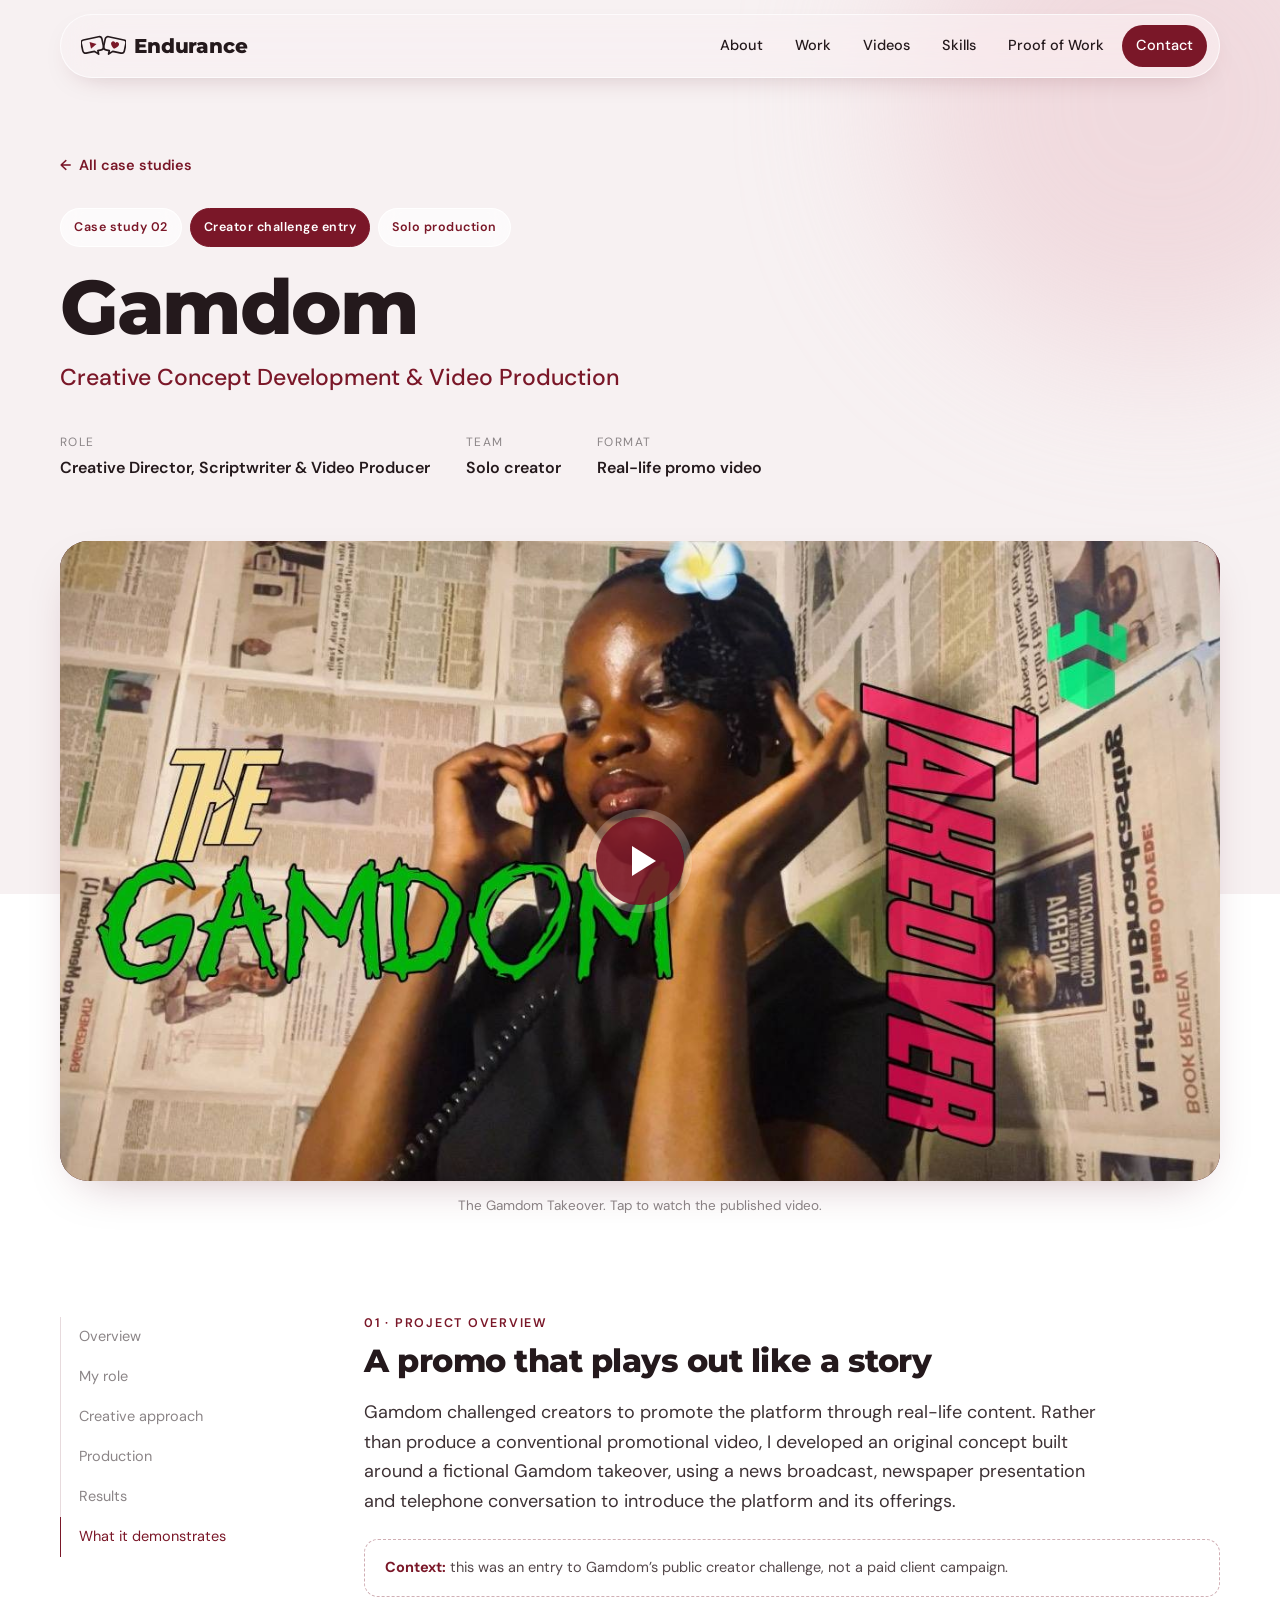
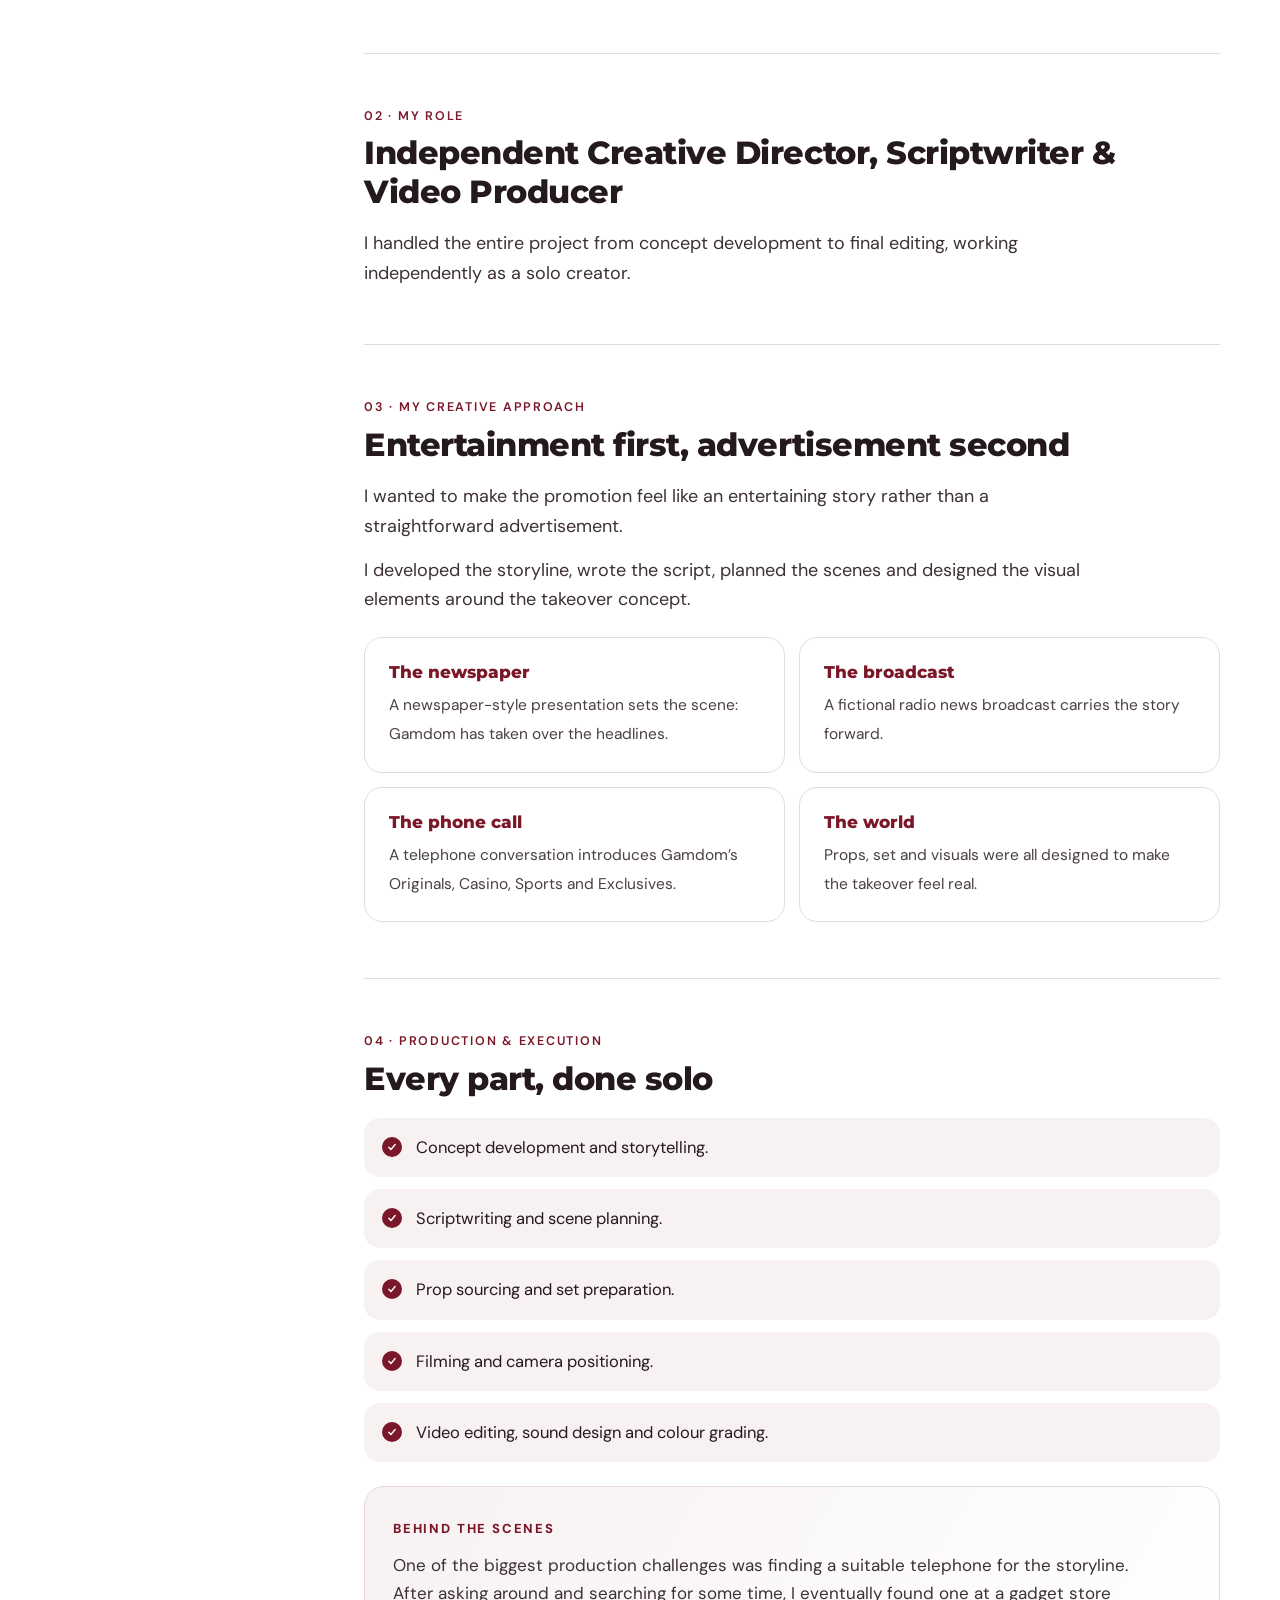
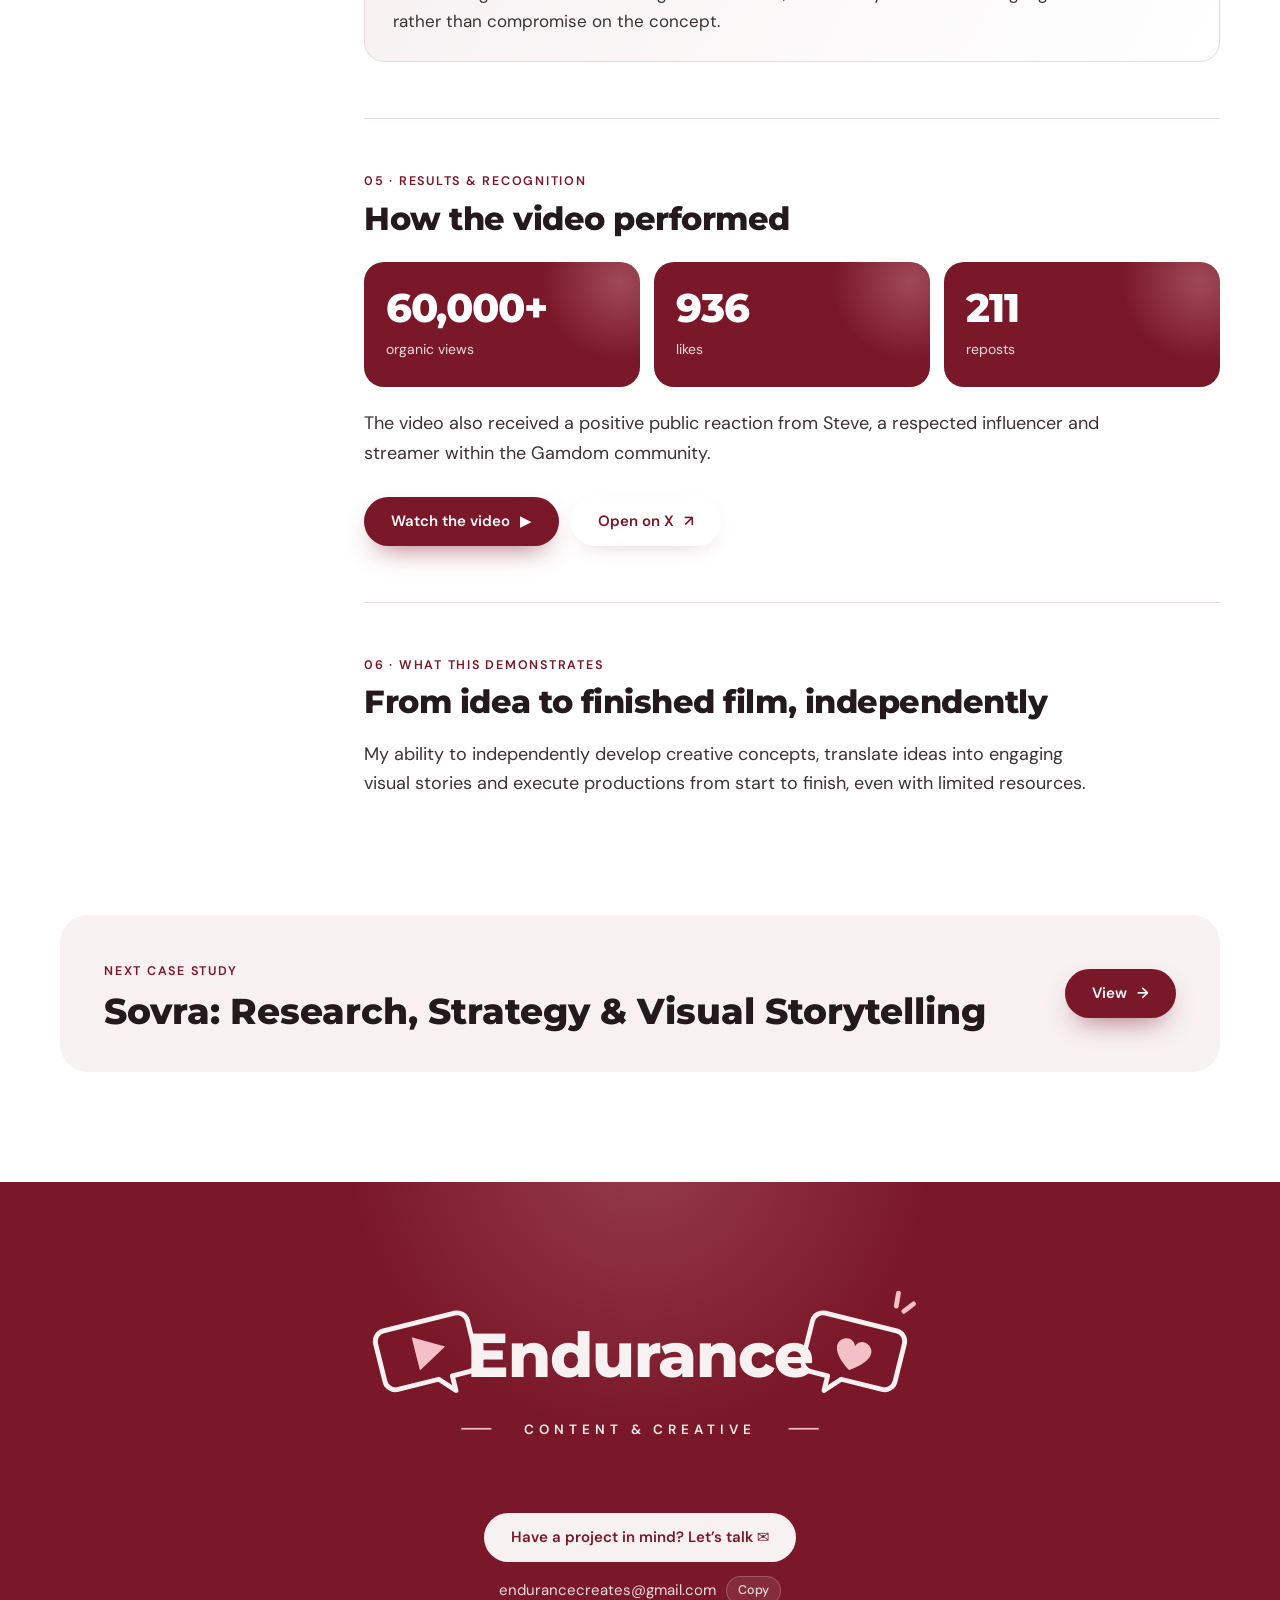
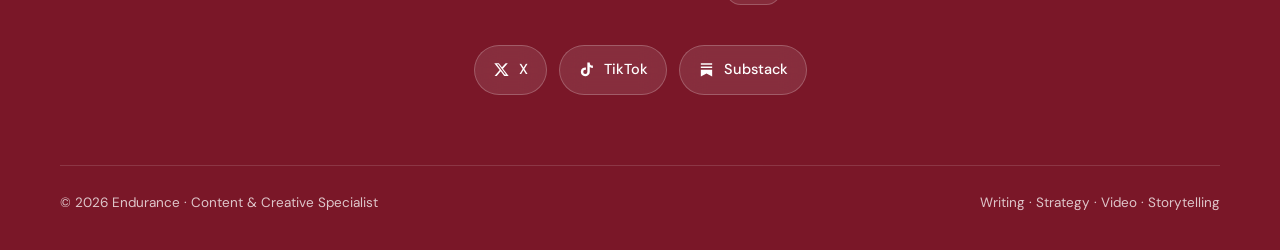
==== gamdom.html @ b000dce9 "Add files via upload" ====
<!DOCTYPE html>
<html lang="en">
<head>
<meta charset="utf-8">
<meta name="viewport" content="width=device-width, initial-scale=1">
<title>Gamdom case study — Endurance</title>
<meta name="description" content="The Gamdom Takeover: an original creator-challenge video concept written, shot and edited solo by Endurance. 60,000+ organic views.">
<meta name="theme-color" content="#7A1728">
<link rel="icon" href="assets/favicon.svg" type="image/svg+xml">
<link rel="preconnect" href="https://fonts.googleapis.com"><link rel="preconnect" href="https://fonts.gstatic.com" crossorigin>
<link href="https://fonts.googleapis.com/css2?family=DM+Sans:wght@400;500;600&family=Fraunces:ital,opsz,wght@1,9..144,400&family=Montserrat:wght@700;800&display=swap" rel="stylesheet">
<link rel="stylesheet" href="assets/css/style.css">
</head>
<body data-page="case">
<div data-nav></div>
<main>
<section class="cs-hero">
  <div class="wrap">
    <a class="back" href="index.html#work"><span class="arrow">←</span> All case studies</a>
    <div class="cs-tags reveal"><span>Case study 02</span><span class="flag">Creator challenge entry</span><span>Solo production</span></div>
    <h1 class="reveal d1">Gamdom</h1>
    <p class="sub reveal d2">Creative Concept Development &amp; Video Production</p>
    <div class="cs-meta reveal d3">
      <div><small>Role</small><b>Creative Director, Scriptwriter &amp; Video Producer</b></div>
      <div><small>Team</small><b>Solo creator</b></div>
      <div><small>Format</small><b>Real-life promo video</b></div>
    </div>
  </div>
</section>

<div class="cs-cover">
  <div class="wrap reveal">
    <figure>
      <button class="cover-play" data-media="x" data-id="2115507130358997026" data-title="The Gamdom Takeover" aria-label="Play The Gamdom Takeover">
        <img src="assets/img/gamdom-thumb.jpg" alt="Still from The Gamdom Takeover: Endurance on a landline phone in front of a wall of newspapers">
        <span class="play-dot" aria-hidden="true"></span>
      </button>
    </figure>
    <p style="font-size:13.5px;color:var(--muted);margin-top:14px;text-align:center">The Gamdom Takeover. Tap to watch the published video.</p>
  </div>
</div>

<section class="cs-body">
  <div class="wrap cs-layout">
    <ul class="cs-toc" aria-label="On this page">
      <li><a href="#overview">Overview</a></li>
      <li><a href="#role">My role</a></li>
      <li><a href="#approach">Creative approach</a></li>
      <li><a href="#production">Production</a></li>
      <li><a href="#results">Results</a></li>
      <li><a href="#takeaway">What it demonstrates</a></li>
    </ul>
    <div>
      <div class="cs-section reveal" id="overview">
        <h2><small>01 · Project overview</small>A promo that plays out like a story</h2>
        <p>Gamdom challenged creators to promote the platform through real-life content. Rather than produce a conventional promotional video, I developed an original concept built around a fictional Gamdom takeover, using a news broadcast, newspaper presentation and telephone conversation to introduce the platform and its offerings.</p>
        <div class="note"><b>Context:</b> this was an entry to Gamdom’s public creator challenge, not a paid client campaign.</div>
      </div>
      <div class="cs-section reveal" id="role">
        <h2><small>02 · My role</small>Independent Creative Director, Scriptwriter &amp; Video Producer</h2>
        <p>I handled the entire project from concept development to final editing, working independently as a solo creator.</p>
      </div>
      <div class="cs-section reveal" id="approach">
        <h2><small>03 · My creative approach</small>Entertainment first, advertisement second</h2>
        <p>I wanted to make the promotion feel like an entertaining story rather than a straightforward advertisement.</p>
        <p>I developed the storyline, wrote the script, planned the scenes and designed the visual elements around the takeover concept.</p>
        <div class="recs">
          <div class="rec"><b>The newspaper</b><span>A newspaper-style presentation sets the scene: Gamdom has taken over the headlines.</span></div>
          <div class="rec"><b>The broadcast</b><span>A fictional radio news broadcast carries the story forward.</span></div>
          <div class="rec"><b>The phone call</b><span>A telephone conversation introduces Gamdom’s Originals, Casino, Sports and Exclusives.</span></div>
          <div class="rec"><b>The world</b><span>Props, set and visuals were all designed to make the takeover feel real.</span></div>
        </div>
      </div>
      <div class="cs-section reveal" id="production">
        <h2><small>04 · Production &amp; execution</small>Every part, done solo</h2>
        <ul class="checks">
          <li>Concept development and storytelling.</li>
          <li>Scriptwriting and scene planning.</li>
          <li>Prop sourcing and set preparation.</li>
          <li>Filming and camera positioning.</li>
          <li>Video editing, sound design and colour grading.</li>
        </ul>
        <div class="story"><b>Behind the scenes</b><p>One of the biggest production challenges was finding a suitable telephone for the storyline. After asking around and searching for some time, I eventually found one at a gadget store rather than compromise on the concept.</p></div>
      </div>
      <div class="cs-section reveal" id="results">
        <h2><small>05 · Results &amp; recognition</small>How the video performed</h2>
        <div class="stats">
          <div class="stat"><b>60,000+</b><span>organic views</span></div>
          <div class="stat"><b>936</b><span>likes</span></div>
          <div class="stat"><b>211</b><span>reposts</span></div>
        </div>
        <p style="margin-top:22px">The video also received a positive public reaction from Steve, a respected influencer and streamer within the Gamdom community.</p>
        <div class="cs-cta">
          <button class="btn btn-primary" data-media="x" data-id="2115507130358997026" data-title="The Gamdom Takeover">Watch the video <span class="arrow">▶</span></button>
          <a class="btn btn-glass" href="https://x.com/i_am_endurance/status/2115507130358997026" target="_blank" rel="noopener">Open on X <span class="arrow">↗</span></a>
        </div>
      </div>
      <div class="cs-section reveal" id="takeaway">
        <h2><small>06 · What this demonstrates</small>From idea to finished film, independently</h2>
        <p>My ability to independently develop creative concepts, translate ideas into engaging visual stories and execute productions from start to finish, even with limited resources.</p>
      </div>
    </div>
  </div>
</section>

<section class="next-case">
  <div class="wrap"><a class="next-card reveal" href="sovra.html"><div><small>Next case study</small><h3>Sovra: Research, Strategy &amp; Visual Storytelling</h3></div><span class="btn btn-primary">View <span class="arrow">→</span></span></a></div>
</section>
</main>
<div data-footer></div>
<script src="assets/js/site.js"></script>
</body>
</html>
---- assets/css/style.css ----
:root{
  --burgundy:#7A1728;
  --burgundy-deep:#5A0F1D;
  --burgundy-ink:#3E0A14;
  --rose:#F4C0C8;
  --blush:#F7F1F2;
  --line:#E7DADD;
  --ink:#24191C;
  --muted:#8B8587;
  --white:#fff;
  --glass:rgba(255,255,255,.55);
  --glass-border:rgba(255,255,255,.7);
  --radius:22px;
  --shadow:0 18px 50px -24px rgba(90,15,29,.35);
  --display:"Montserrat",system-ui,sans-serif;
  --body:"DM Sans",system-ui,sans-serif;
  --voice:"Fraunces",Georgia,serif;
  --wrap:1160px;
}
*{box-sizing:border-box;margin:0;padding:0}
html{scroll-behavior:smooth;scroll-padding-top:88px}
body{font-family:var(--body);color:var(--ink);background:var(--white);line-height:1.65;font-size:17px;-webkit-font-smoothing:antialiased;overflow-x:hidden}
img{max-width:100%;display:block}
a{color:inherit}
.wrap{width:min(var(--wrap),100% - 48px);margin-inline:auto}
.sr-only{position:absolute;width:1px;height:1px;overflow:hidden;clip:rect(0 0 0 0);white-space:nowrap}

/* ---------- buttons ---------- */
.btn{display:inline-flex;align-items:center;gap:10px;font:600 15px/1 var(--body);text-decoration:none;padding:16px 26px;border-radius:999px;border:1px solid transparent;cursor:pointer;transition:transform .25s ease,box-shadow .25s ease,background .25s ease;white-space:nowrap}
.btn:hover{transform:translateY(-2px)}
.btn-primary{background:var(--burgundy);color:#fff;box-shadow:0 12px 28px -12px rgba(122,23,40,.7)}
.btn-primary:hover{background:var(--burgundy-deep)}
.btn-glass{background:var(--glass);border-color:var(--glass-border);color:var(--burgundy);backdrop-filter:blur(14px) saturate(140%);-webkit-backdrop-filter:blur(14px) saturate(140%);box-shadow:0 8px 24px -14px rgba(122,23,40,.35)}
.btn-glass:hover{background:rgba(255,255,255,.8)}
.btn-light{background:var(--blush);color:var(--burgundy)}
.btn-ghost-light{background:rgba(255,255,255,.1);border-color:rgba(255,255,255,.28);color:#fff;backdrop-filter:blur(12px);-webkit-backdrop-filter:blur(12px)}
.btn-ghost-light:hover{background:rgba(255,255,255,.18)}
.arrow{transition:transform .25s ease}
a:hover .arrow,button:hover .arrow{transform:translateX(4px)}

/* ---------- nav ---------- */
.nav{position:fixed;top:14px;left:0;right:0;z-index:50;pointer-events:none}
.nav-inner{pointer-events:auto;display:flex;align-items:center;justify-content:space-between;gap:20px;padding:10px 12px 10px 20px;border-radius:999px;background:rgba(247,241,242,.62);border:1px solid rgba(255,255,255,.75);backdrop-filter:blur(18px) saturate(150%);-webkit-backdrop-filter:blur(18px) saturate(150%);box-shadow:0 10px 30px -18px rgba(90,15,29,.35);transition:background .3s}
.nav.scrolled .nav-inner{background:rgba(255,255,255,.78)}
.brand{display:flex;align-items:center;gap:8px;text-decoration:none;color:var(--ink);font:800 20px/1 var(--display);letter-spacing:-.01em}
.brand svg{height:24px;width:auto}
.nav-links{display:flex;gap:4px;list-style:none}
.nav-links a{display:block;text-decoration:none;font-size:14.5px;font-weight:500;padding:9px 14px;border-radius:999px;color:var(--ink);transition:background .2s,color .2s}
.nav-links a:hover{background:rgba(122,23,40,.08);color:var(--burgundy)}
.nav-links .nav-cta{background:var(--burgundy);color:#fff}
.nav-links .nav-cta:hover{background:var(--burgundy-deep);color:#fff}
.nav-toggle{display:none;background:none;border:0;width:42px;height:42px;border-radius:50%;cursor:pointer;color:var(--burgundy)}
.nav-toggle span{display:block;width:20px;height:2px;background:currentColor;margin:5px auto;border-radius:2px;transition:transform .3s,opacity .3s}
.nav.open .nav-toggle span:nth-child(1){transform:translateY(7px) rotate(45deg)}
.nav.open .nav-toggle span:nth-child(2){opacity:0}
.nav.open .nav-toggle span:nth-child(3){transform:translateY(-7px) rotate(-45deg)}

/* ---------- hero ---------- */
.hero{position:relative;background:var(--blush);padding:150px 0 110px;overflow:hidden}
.hero::before,.hero::after{content:"";position:absolute;border-radius:50%;filter:blur(70px);opacity:.55;pointer-events:none}
.hero::before{width:520px;height:520px;background:#E9C6CD;right:-120px;top:-140px}
.hero::after{width:380px;height:380px;background:#F1DADF;left:-140px;bottom:-160px}
.hero-grid{position:relative;z-index:1;display:grid;grid-template-columns:1.08fr .92fr;gap:64px;align-items:center}
.hero-mark{width:min(470px,100%);height:auto;color:var(--burgundy);margin-bottom:34px;margin-left:-6px}
.hero h1{font:700 clamp(30px,3.6vw,46px)/1.12 var(--display);letter-spacing:-.02em;color:var(--ink);max-width:16ch}
.hero h1 em{font-style:normal;color:var(--burgundy)}
.hero-lede{margin-top:20px;font-size:18.5px;color:#4b3f42;max-width:46ch}
.hero-actions{display:flex;flex-wrap:wrap;gap:12px;margin-top:34px}
.hero-photo{position:relative;justify-self:center;width:min(440px,100%);aspect-ratio:1}
.hero-photo .ring{position:absolute;inset:0;border:2px solid var(--burgundy);border-radius:50%;transform:translate(18px,-16px)}
.hero-photo img{position:relative;width:100%;height:100%;object-fit:cover;border-radius:50%;box-shadow:var(--shadow)}
.hero-chip{position:absolute;left:-30px;bottom:34px;display:flex;align-items:center;gap:10px;padding:12px 18px;border-radius:16px;background:rgba(255,255,255,.62);border:1px solid rgba(255,255,255,.85);backdrop-filter:blur(16px) saturate(150%);-webkit-backdrop-filter:blur(16px) saturate(150%);box-shadow:0 14px 34px -18px rgba(90,15,29,.45);font-size:14px;font-weight:500;color:var(--ink)}
.hero-chip i{width:9px;height:9px;border-radius:50%;background:var(--burgundy);box-shadow:0 0 0 4px rgba(122,23,40,.15)}
.hero-chip.top{left:auto;right:-14px;bottom:auto;top:40px}

/* ---------- sections ---------- */
section{padding:110px 0}
.eyebrow{display:inline-flex;align-items:center;gap:10px;font:600 13px/1 var(--body);letter-spacing:.14em;text-transform:uppercase;color:var(--burgundy)}
.eyebrow::before{content:"";width:28px;height:1.5px;background:currentColor}
.section-title{font:700 clamp(30px,3.4vw,42px)/1.15 var(--display);letter-spacing:-.02em;margin-top:14px}
.section-sub{color:var(--muted);margin-top:12px;max-width:56ch}
.section-head{display:flex;justify-content:space-between;align-items:flex-end;gap:24px;flex-wrap:wrap;margin-bottom:48px}

/* about */
.about-grid{display:grid;grid-template-columns:1.1fr .9fr;gap:56px;align-items:stretch}
.about-text p{font-size:19px;color:#3d3134;margin-top:20px;max-width:52ch}
.about-text p:first-of-type{margin-top:26px}
.about-actions{display:flex;flex-wrap:wrap;gap:12px;margin-top:34px}
.about-panel{position:relative;border-radius:28px;background:var(--burgundy);color:#fff;padding:52px 44px;display:flex;flex-direction:column;justify-content:space-between;overflow:hidden;min-height:360px}
.about-panel::after{content:"";position:absolute;width:300px;height:300px;border-radius:50%;background:radial-gradient(circle,rgba(244,192,200,.35),transparent 70%);right:-90px;top:-90px}
.about-panel blockquote{position:relative;z-index:1;font:400 italic clamp(24px,2.4vw,31px)/1.3 var(--voice);letter-spacing:-.01em}
.about-panel blockquote::before{content:"\201C";display:block;font:700 72px/0.6 var(--voice);color:var(--rose);margin-bottom:18px}
.about-panel .roles{position:relative;z-index:1;display:flex;flex-wrap:wrap;gap:8px;margin-top:36px}
.about-panel .roles span{font-size:13.5px;padding:8px 14px;border-radius:999px;background:rgba(255,255,255,.12);border:1px solid rgba(255,255,255,.24);backdrop-filter:blur(10px);-webkit-backdrop-filter:blur(10px)}

/* results */
.results{display:grid;grid-template-columns:repeat(4,1fr);gap:14px;margin-bottom:56px}
.result{padding:24px 22px;border-radius:20px;background:linear-gradient(160deg,rgba(255,255,255,.85),rgba(247,241,242,.6));border:1px solid var(--line);box-shadow:0 10px 30px -22px rgba(90,15,29,.4)}
.result b{display:block;font:800 34px/1 var(--display);color:var(--burgundy);letter-spacing:-.02em}
.result span{display:block;margin-top:10px;font-size:14.5px;color:#4b3f42;line-height:1.45}
.result small{display:block;margin-top:8px;font-size:12.5px;color:var(--muted);text-transform:uppercase;letter-spacing:.08em}

/* case cards */
.work{background:linear-gradient(180deg,#fff 0,var(--blush) 100%)}
.cases{display:grid;grid-template-columns:repeat(3,1fr);gap:24px}
.case{position:relative;display:flex;flex-direction:column;background:#fff;border-radius:var(--radius);overflow:hidden;text-decoration:none;color:inherit;border:1px solid var(--line);transition:transform .35s ease,box-shadow .35s ease}
.case:hover{transform:translateY(-6px);box-shadow:0 30px 60px -30px rgba(90,15,29,.45)}
.case-media{position:relative;aspect-ratio:4/3;overflow:hidden;background:var(--burgundy-ink)}
.case-media img{width:100%;height:100%;object-fit:cover;object-position:var(--pos,50% 50%);transition:transform .6s ease}
.case:hover .case-media img{transform:scale(1.05)}
.case-tag{position:absolute;left:14px;top:14px;font-size:12px;font-weight:600;letter-spacing:.04em;padding:7px 12px;border-radius:999px;background:rgba(255,255,255,.7);border:1px solid rgba(255,255,255,.85);backdrop-filter:blur(12px);-webkit-backdrop-filter:blur(12px);color:var(--burgundy)}
.case-num{position:absolute;right:16px;top:12px;font:800 15px/1 var(--display);color:#fff;mix-blend-mode:difference;opacity:.9}
.play-dot{position:absolute;left:50%;top:50%;width:62px;height:62px;margin:-31px 0 0 -31px;border-radius:50%;background:rgba(122,23,40,.88);display:grid;place-items:center;box-shadow:0 0 0 8px rgba(255,255,255,.22);transition:transform .3s}
.play-dot::after{content:"";border-left:17px solid #fff;border-top:11px solid transparent;border-bottom:11px solid transparent;margin-left:5px}
.case:hover .play-dot{transform:scale(1.08)}
.case-body{padding:26px 26px 28px;display:flex;flex-direction:column;flex:1}
.case-body h3{font:800 22px/1.2 var(--display);letter-spacing:-.01em}
.case-body .kicker{font-size:13.5px;color:var(--burgundy);font-weight:600;margin-top:6px}
.case-body p{font-size:15.5px;color:#55494c;margin-top:14px;flex:1}
.case-result{display:flex;gap:18px;margin-top:20px;padding-top:18px;border-top:1px solid var(--line)}
.case-result div b{display:block;font:800 20px/1 var(--display);color:var(--burgundy)}
.case-result div span{font-size:12.5px;color:var(--muted)}
.case-link{margin-top:20px;font-weight:600;font-size:15px;color:var(--burgundy);display:inline-flex;gap:8px;align-items:center}

/* videos */
.videos{background:var(--white)}
.video-grid{display:grid;grid-template-columns:repeat(6,1fr);gap:16px}
.vcard{position:relative;aspect-ratio:9/16;border-radius:20px;overflow:hidden;border:0;padding:0;cursor:pointer;background:linear-gradient(160deg,var(--burgundy),var(--burgundy-ink));color:#fff;text-align:left;font:inherit;transition:transform .35s ease,box-shadow .35s ease}
.vcard:hover{transform:translateY(-6px);box-shadow:0 26px 50px -26px rgba(90,15,29,.6)}
.vcard img{position:absolute;inset:0;width:100%;height:100%;object-fit:cover;transition:transform .6s ease}
.vcard:hover img{transform:scale(1.06)}
.vcard::after{content:"";position:absolute;inset:0;background:linear-gradient(180deg,transparent 45%,rgba(30,6,12,.85))}
.vcard .play-dot{width:52px;height:52px;margin:-26px 0 0 -26px;z-index:2}
.vcard .play-dot::after{border-left-width:14px;border-top-width:9px;border-bottom-width:9px}
.vcard .vmeta{position:absolute;left:14px;right:14px;bottom:14px;z-index:2}
.vcard .vmeta b{display:block;font:700 15px/1.25 var(--display)}
.vcard .vmeta span{font-size:12px;opacity:.8}
.vcard.no-thumb img{display:none}
.vcard.no-thumb::before{content:"";position:absolute;inset:0;background:radial-gradient(circle at 30% 20%,rgba(244,192,200,.35),transparent 60%)}
.video-actions{display:flex;flex-wrap:wrap;gap:12px;justify-content:center;margin-top:44px}

/* skills */
.skills{background:var(--blush)}
.skills-grid{display:grid;grid-template-columns:1.25fr .75fr;gap:28px}
.panel{background:rgba(255,255,255,.7);border:1px solid rgba(255,255,255,.9);border-radius:var(--radius);padding:36px;box-shadow:0 18px 40px -30px rgba(90,15,29,.45);backdrop-filter:blur(12px);-webkit-backdrop-filter:blur(12px)}
.panel h3{font:800 20px/1.2 var(--display);margin-bottom:22px;color:var(--burgundy)}
.skill-list{display:grid;grid-template-columns:1fr 1fr;gap:10px 26px;list-style:none}
.skill-list li{position:relative;padding-left:20px;font-size:16px}
.skill-list li::before{content:"";position:absolute;left:0;top:.62em;width:8px;height:8px;border-radius:2px;background:var(--burgundy);transform:rotate(45deg)}
.tools{display:flex;flex-wrap:wrap;gap:10px}
.tools span{padding:10px 18px;border-radius:999px;background:#fff;border:1px solid var(--line);font-weight:500;font-size:15px}
.experience{margin-top:28px}
.exp-list{list-style:none;display:grid;grid-template-columns:1fr 1fr;gap:0 40px}
.exp-list li{padding:16px 0;border-bottom:1px solid var(--line);font-size:15.5px;color:#4b3f42}
.exp-list li b{display:block;color:var(--ink);font-weight:600;font-size:16px}

/* proof of work */
.pow{padding:90px 0}
.pow-card{position:relative;display:flex;align-items:center;justify-content:space-between;gap:30px;padding:54px 56px;border-radius:32px;text-decoration:none;color:var(--ink);background:linear-gradient(120deg,#fff 0,var(--blush) 100%);border:1px solid var(--line);overflow:hidden;transition:transform .35s ease,box-shadow .35s ease}
.pow-card:hover{transform:translateY(-4px);box-shadow:0 30px 70px -40px rgba(90,15,29,.6)}
.pow-card::before{content:"";position:absolute;width:420px;height:420px;border-radius:50%;right:-120px;top:-180px;background:radial-gradient(circle,rgba(122,23,40,.16),transparent 70%)}
.pow-card h2{font:800 clamp(28px,3.6vw,46px)/1.1 var(--display);letter-spacing:-.02em;max-width:18ch}
.pow-card p{color:#55494c;margin-top:12px;max-width:48ch}
.pow-arrow{position:relative;flex:none;width:110px;height:110px;border-radius:50%;background:var(--burgundy);display:grid;place-items:center;color:#fff;transition:transform .35s ease}
.pow-card:hover .pow-arrow{transform:rotate(-45deg) scale(1.05)}
.pow-arrow svg{width:42px;height:42px}

/* footer */
.footer{background:var(--burgundy);color:#fff;padding:96px 0 36px;position:relative;overflow:hidden}
.footer::before{content:"";position:absolute;width:640px;height:640px;border-radius:50%;left:50%;top:-360px;transform:translateX(-50%);background:radial-gradient(circle,rgba(244,192,200,.22),transparent 65%)}
.footer-top{position:relative;text-align:center}
.footer-mark{width:min(560px,100%);margin:0 auto;color:#F7F1F2}
.footer-cta{margin-top:44px;display:flex;flex-direction:column;align-items:center;gap:14px}
.footer-cta .mail{font-size:15px;opacity:.85;display:flex;align-items:center;gap:10px}
.copy-btn{background:rgba(255,255,255,.1);border:1px solid rgba(255,255,255,.25);color:#fff;font:500 12.5px/1 var(--body);padding:7px 11px;border-radius:999px;cursor:pointer}
.socials{display:flex;justify-content:center;gap:12px;margin-top:40px;flex-wrap:wrap}
.socials a{display:inline-flex;align-items:center;gap:9px;text-decoration:none;padding:12px 18px;border-radius:999px;background:rgba(255,255,255,.1);border:1px solid rgba(255,255,255,.22);backdrop-filter:blur(12px);-webkit-backdrop-filter:blur(12px);font-size:14.5px;font-weight:500;transition:background .25s,transform .25s}
.socials a:hover{background:rgba(255,255,255,.2);transform:translateY(-2px)}
.socials svg{width:17px;height:17px}
.footer-bottom{position:relative;display:flex;justify-content:space-between;gap:16px;flex-wrap:wrap;margin-top:70px;padding-top:26px;border-top:1px solid rgba(255,255,255,.18);font-size:13.5px;opacity:.75}

/* lightbox */
.lightbox{position:fixed;inset:0;z-index:100;display:grid;place-items:center;padding:24px;background:rgba(36,25,28,.55);backdrop-filter:blur(14px);-webkit-backdrop-filter:blur(14px);opacity:0;visibility:hidden;transition:opacity .3s,visibility .3s}
.lightbox.open{opacity:1;visibility:visible}
.lb-stage{position:relative;width:min(420px,100%);aspect-ratio:9/16;max-height:84vh;border-radius:22px;overflow:hidden;background:#120408;box-shadow:0 40px 90px -30px rgba(0,0,0,.7);transform:scale(.96);transition:transform .3s}
.lightbox.open .lb-stage{transform:scale(1)}
.lb-stage.x{width:min(560px,100%);aspect-ratio:auto;height:min(760px,84vh);background:#fff}
.lb-stage.wide{width:min(960px,100%);aspect-ratio:auto;height:auto}
.lb-stage.wide img{width:100%;height:auto;max-height:84vh;object-fit:contain;background:#120408}
.lb-stage iframe{width:100%;height:100%;border:0;display:block}
.lb-btn{position:absolute;width:48px;height:48px;border-radius:50%;border:1px solid rgba(255,255,255,.4);background:rgba(255,255,255,.16);color:#fff;cursor:pointer;display:grid;place-items:center;backdrop-filter:blur(10px);-webkit-backdrop-filter:blur(10px);font-size:22px;line-height:1;transition:background .2s}
.lb-btn:hover{background:rgba(255,255,255,.3)}
.lb-close{top:20px;right:20px}
.lb-prev{left:20px;top:50%;margin-top:-24px}
.lb-next{right:20px;top:50%;margin-top:-24px}
.lb-caption{position:absolute;bottom:22px;left:0;right:0;text-align:center;color:#fff;font-size:14px;opacity:.85}
.lb-external{display:inline-block;margin-left:8px;color:var(--rose)}

/* toast */
.toast{position:fixed;left:50%;bottom:28px;transform:translate(-50%,20px);z-index:120;padding:13px 20px;border-radius:999px;background:var(--ink);color:#fff;font-size:14.5px;opacity:0;transition:opacity .3s,transform .3s;pointer-events:none}
.toast.show{opacity:1;transform:translate(-50%,0)}

/* reveal */
.reveal{opacity:0;transform:translateY(26px);transition:opacity .8s cubic-bezier(.2,.7,.2,1),transform .8s cubic-bezier(.2,.7,.2,1)}
.reveal.in{opacity:1;transform:none}
.reveal.d1{transition-delay:.08s}.reveal.d2{transition-delay:.16s}.reveal.d3{transition-delay:.24s}

/* ---------- case study pages ---------- */
.cs-hero{background:var(--blush);padding:150px 0 70px;position:relative;overflow:hidden}
.cs-hero::before{content:"";position:absolute;width:520px;height:520px;border-radius:50%;filter:blur(80px);background:#ECCBD1;opacity:.6;right:-140px;top:-160px}
.cs-hero .wrap{position:relative}
.back{display:inline-flex;align-items:center;gap:8px;text-decoration:none;font-weight:600;font-size:14.5px;color:var(--burgundy);margin-bottom:30px}
.back:hover .arrow{transform:translateX(-4px)}
.cs-tags{display:flex;flex-wrap:wrap;gap:8px;margin-bottom:22px}
.cs-tags span{font-size:12.5px;font-weight:600;letter-spacing:.04em;padding:8px 13px;border-radius:999px;background:rgba(255,255,255,.65);border:1px solid rgba(255,255,255,.9);color:var(--burgundy);backdrop-filter:blur(10px);-webkit-backdrop-filter:blur(10px)}
.cs-tags span.flag{background:var(--burgundy);color:#fff;border-color:var(--burgundy)}
.cs-hero h1{font:800 clamp(40px,6vw,76px)/1 var(--display);letter-spacing:-.03em}
.cs-hero .sub{font:500 clamp(18px,2vw,23px)/1.4 var(--body);color:var(--burgundy);margin-top:16px;max-width:40ch}
.cs-meta{display:flex;flex-wrap:wrap;gap:36px;margin-top:40px}
.cs-meta div small{display:block;font-size:12px;letter-spacing:.12em;text-transform:uppercase;color:var(--muted)}
.cs-meta div b{font-weight:600;font-size:16px}
.cs-cover{margin-top:-10px;padding:0 0 30px;background:linear-gradient(180deg,var(--blush) 50%,#fff 50%)}
.cs-cover figure{position:relative;border-radius:28px;overflow:hidden;box-shadow:var(--shadow);background:var(--burgundy-ink)}
.cs-cover figure img{width:100%;max-height:640px;object-fit:cover}
.cs-cover figcaption{font-size:13.5px;color:var(--muted);margin-top:14px;text-align:center}
button.cover-play{display:block;width:100%;border:0;padding:0;cursor:pointer;position:relative;background:none}
button.cover-play .play-dot{width:88px;height:88px;margin:-44px 0 0 -44px}
button.cover-play .play-dot::after{border-left-width:24px;border-top-width:15px;border-bottom-width:15px;margin-left:7px}

.cs-body{padding:70px 0 40px}
.cs-layout{display:grid;grid-template-columns:240px 1fr;gap:64px;align-items:start}
.cs-toc{position:sticky;top:110px;list-style:none;border-left:1.5px solid var(--line)}
.cs-toc a{display:block;padding:8px 0 8px 18px;margin-left:-1.5px;border-left:1.5px solid transparent;text-decoration:none;font-size:14.5px;color:var(--muted);transition:color .2s,border-color .2s}
.cs-toc a:hover,.cs-toc a.active{color:var(--burgundy);border-left-color:var(--burgundy)}
.cs-section{padding-bottom:56px;margin-bottom:56px;border-bottom:1px solid var(--line)}
.cs-section:last-child{border-bottom:0;margin-bottom:0}
.cs-section h2{font:800 clamp(24px,2.6vw,32px)/1.2 var(--display);letter-spacing:-.015em;margin-bottom:18px}
.cs-section h2 small{display:block;font:600 12.5px/1 var(--body);letter-spacing:.14em;text-transform:uppercase;color:var(--burgundy);margin-bottom:12px}
.cs-section p{font-size:18px;color:#3d3134;max-width:62ch;margin-top:14px}
.cs-section p:first-of-type{margin-top:0}
.checks{list-style:none;margin-top:20px;display:grid;gap:12px}
.checks li{position:relative;padding:16px 18px 16px 52px;border-radius:16px;background:var(--blush);font-size:16.5px}
.checks li::before{content:"";position:absolute;left:18px;top:19px;width:20px;height:20px;border-radius:50%;background:var(--burgundy) url("data:image/svg+xml,%3Csvg xmlns='http://www.w3.org/2000/svg' viewBox='0 0 20 20'%3E%3Cpath d='M5.5 10.5l3 3 6-7' fill='none' stroke='%23fff' stroke-width='2' stroke-linecap='round' stroke-linejoin='round'/%3E%3C/svg%3E") center/14px no-repeat}
.recs{display:grid;grid-template-columns:1fr 1fr;gap:14px;margin-top:22px}
.rec{padding:24px;border-radius:18px;border:1px solid var(--line);background:#fff}
.rec b{display:block;font:800 17px/1.2 var(--display);color:var(--burgundy);margin-bottom:8px}
.rec span{font-size:15.5px;color:#4b3f42}
.pullquote{margin:30px 0 6px;padding:34px 38px;border-radius:24px;background:var(--burgundy);color:#fff;font:italic 400 clamp(22px,2.4vw,29px)/1.35 var(--voice);position:relative;overflow:hidden}
.pullquote::after{content:"";position:absolute;width:240px;height:240px;border-radius:50%;right:-80px;top:-80px;background:radial-gradient(circle,rgba(244,192,200,.3),transparent 70%)}
.pullquote cite{display:block;font:500 normal 13.5px/1 var(--body);margin-top:18px;opacity:.75;letter-spacing:.04em}
.stats{display:grid;grid-template-columns:repeat(3,1fr);gap:14px;margin-top:24px}
.stat{padding:26px 22px;border-radius:20px;background:var(--burgundy);color:#fff;position:relative;overflow:hidden}
.stat::after{content:"";position:absolute;width:160px;height:160px;border-radius:50%;right:-60px;top:-60px;background:radial-gradient(circle,rgba(244,192,200,.3),transparent 70%)}
.stat b{display:block;font:800 clamp(30px,3.4vw,40px)/1 var(--display);letter-spacing:-.02em;position:relative}
.stat span{display:block;margin-top:10px;font-size:14px;opacity:.85;position:relative}
.proof{display:grid;grid-template-columns:.9fr 1.1fr;gap:28px;align-items:center;margin-top:26px;padding:24px;border-radius:24px;background:var(--blush)}
.proof-big b{display:block;font:800 clamp(60px,7vw,92px)/.95 var(--display);color:var(--burgundy);letter-spacing:-.04em}
.proof-big span{display:block;margin-top:12px;font-size:16.5px;color:#3d3134}
.proof-shot{border:0;padding:6px;border-radius:20px;background:var(--burgundy);cursor:zoom-in;transition:transform .3s}
.proof-shot:hover{transform:rotate(-1deg) scale(1.02)}
.proof-shot img{border-radius:15px}
.proof-shot + small,.proof small{display:block;font-size:12.5px;color:var(--muted);margin-top:8px}
.note{margin-top:22px;padding:16px 20px;border-radius:14px;border:1px dashed rgba(122,23,40,.35);font-size:14.5px;color:#55494c;background:#fff}
.note b{color:var(--burgundy)}
.story{margin-top:24px;padding:26px 28px;border-radius:20px;border-left:0;background:linear-gradient(120deg,var(--blush),#fff);border:1px solid var(--line)}
.story b{font:800 13px/1 var(--body);letter-spacing:.14em;text-transform:uppercase;color:var(--burgundy)}
.story p{margin-top:10px !important;font-size:17px}
.cs-cta{display:flex;flex-wrap:wrap;gap:12px;margin-top:28px}
.next-case{padding:20px 0 110px}
.next-card{display:flex;align-items:center;justify-content:space-between;gap:24px;padding:40px 44px;border-radius:28px;background:var(--blush);text-decoration:none;color:var(--ink);transition:transform .3s}
.next-card:hover{transform:translateY(-4px)}
.next-card small{font-size:12.5px;letter-spacing:.14em;text-transform:uppercase;color:var(--burgundy);font-weight:600}
.next-card h3{font:800 clamp(24px,3vw,36px)/1.15 var(--display);margin-top:8px}

/* ---------- responsive ---------- */
@media (max-width:1080px){
  .video-grid{grid-template-columns:repeat(3,1fr)}
  .results{grid-template-columns:repeat(2,1fr)}
}
@media (max-width:960px){
  .nav-toggle{display:block}
  .nav-links{position:absolute;top:calc(100% + 10px);left:0;right:0;flex-direction:column;gap:2px;padding:12px;border-radius:24px;background:rgba(255,255,255,.92);border:1px solid var(--line);backdrop-filter:blur(18px);-webkit-backdrop-filter:blur(18px);box-shadow:0 20px 40px -20px rgba(90,15,29,.35);opacity:0;visibility:hidden;transform:translateY(-8px);transition:opacity .25s,transform .25s,visibility .25s}
  .nav.open .nav-links{opacity:1;visibility:visible;transform:none}
  .nav-links a{padding:13px 16px;font-size:16px}
  .nav-inner{position:relative}
  .hero{padding:120px 0 80px}
  .hero-grid{grid-template-columns:1fr;gap:56px}
  .hero-photo{order:-1;width:min(290px,74%)}
  .hero-chip{left:50%;bottom:-62px;transform:translateX(-50%);white-space:nowrap}
  .hero-grid{gap:96px}
  .hero-chip.top{display:none}
  .about-grid,.skills-grid,.cs-layout{grid-template-columns:1fr}
  .cases{grid-template-columns:1fr;max-width:560px;margin-inline:auto}
  .cs-toc{display:none}
  .exp-list{grid-template-columns:1fr}
  .proof{grid-template-columns:1fr}
}
@media (max-width:620px){
  body{font-size:16px}
  .hero-chip{font-size:13px;padding:10px 15px;bottom:-56px}
  .hero-grid{gap:86px}
  .wrap{width:min(var(--wrap),100% - 32px)}
  section{padding:80px 0}
  .video-grid{grid-template-columns:repeat(2,1fr);gap:12px}
  .results{grid-template-columns:1fr 1fr;gap:10px}
  .result{padding:18px 16px}.result b{font-size:27px}
  .skill-list{grid-template-columns:1fr}
  .panel{padding:28px 22px}
  .pow-card{flex-direction:column;align-items:flex-start;padding:38px 28px}
  .pow-arrow{width:84px;height:84px}
  .about-panel{padding:40px 28px}
  .stats,.recs{grid-template-columns:1fr}
  .hero-actions .btn,.about-actions .btn{flex:1;justify-content:center}
  .lb-prev,.lb-next{top:auto;bottom:16px;margin:0}
  .lb-close{top:14px;right:14px}
  .lb-caption{display:none}
  .next-card{flex-direction:column;align-items:flex-start;padding:30px 26px}
  .footer-bottom{justify-content:center;text-align:center}
}
@media (prefers-reduced-motion:reduce){
  *{transition:none !important;animation:none !important;scroll-behavior:auto !important}
  .reveal{opacity:1;transform:none}
}
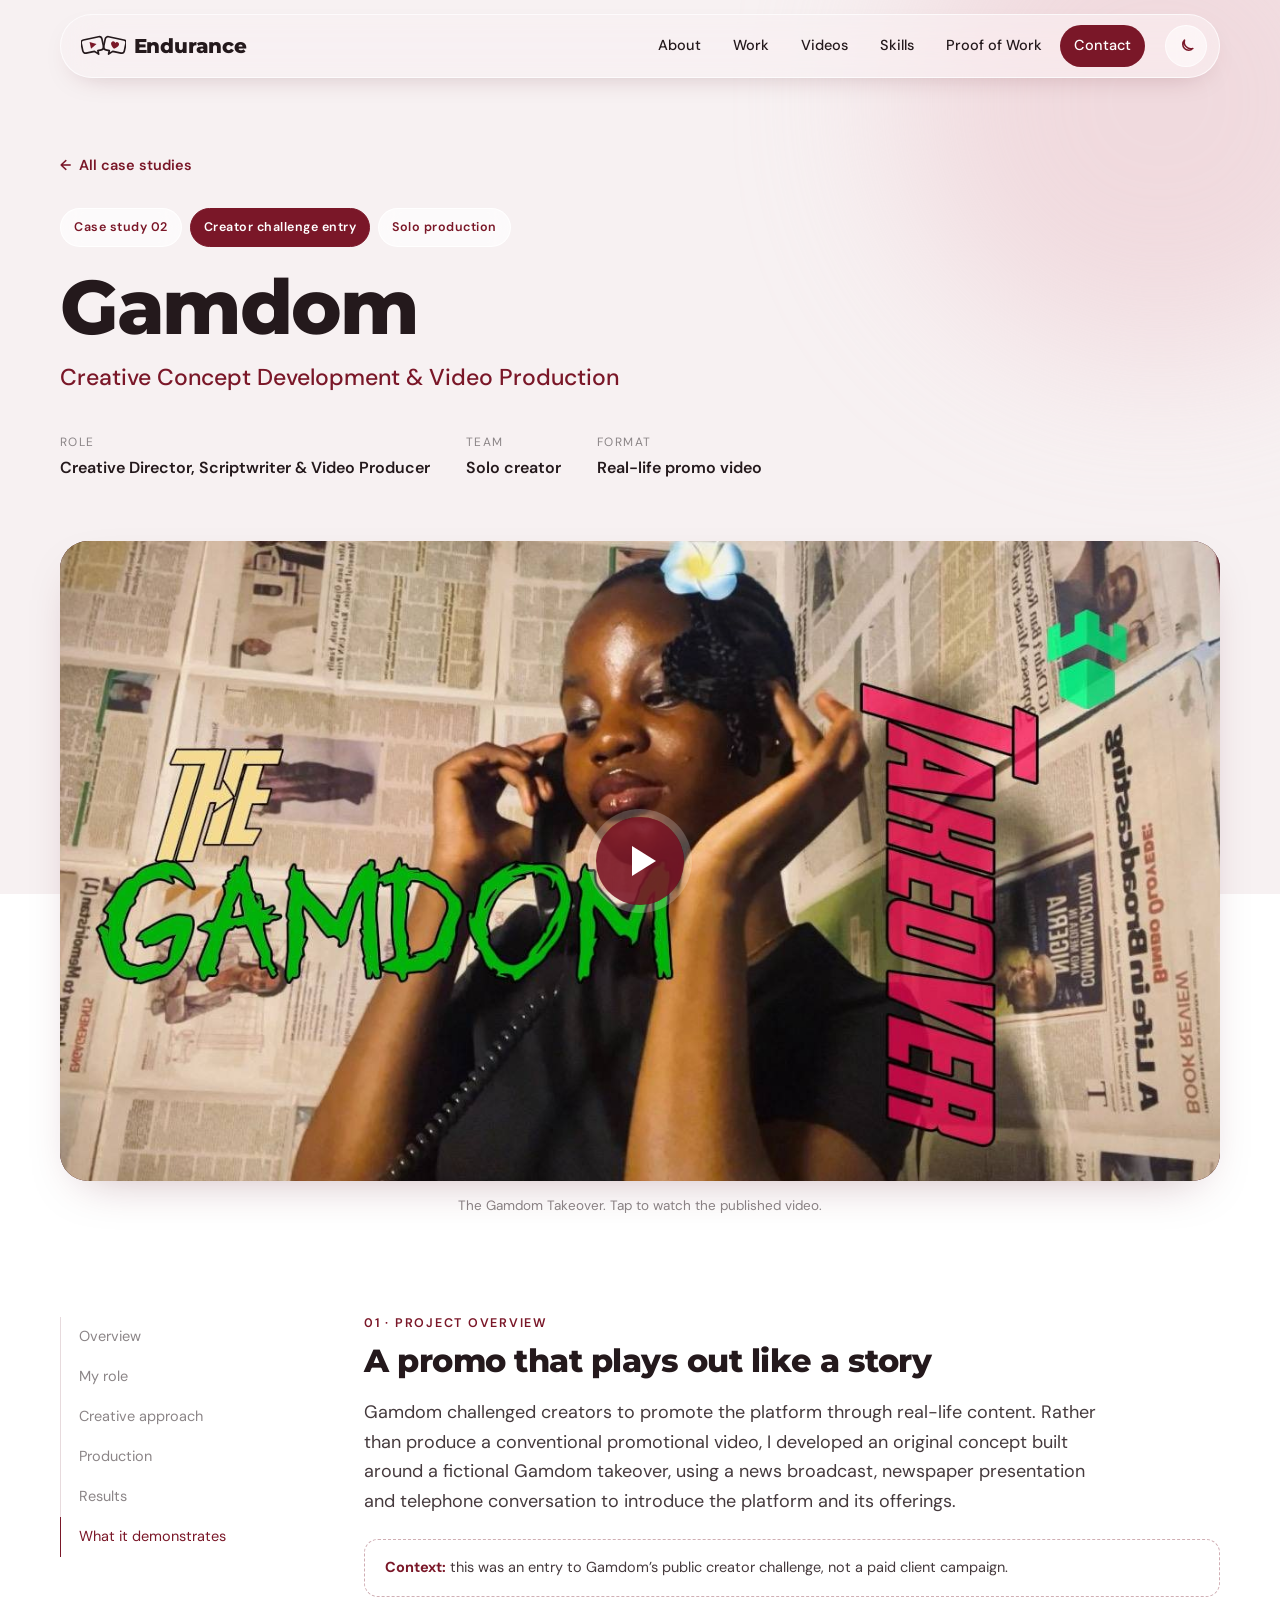
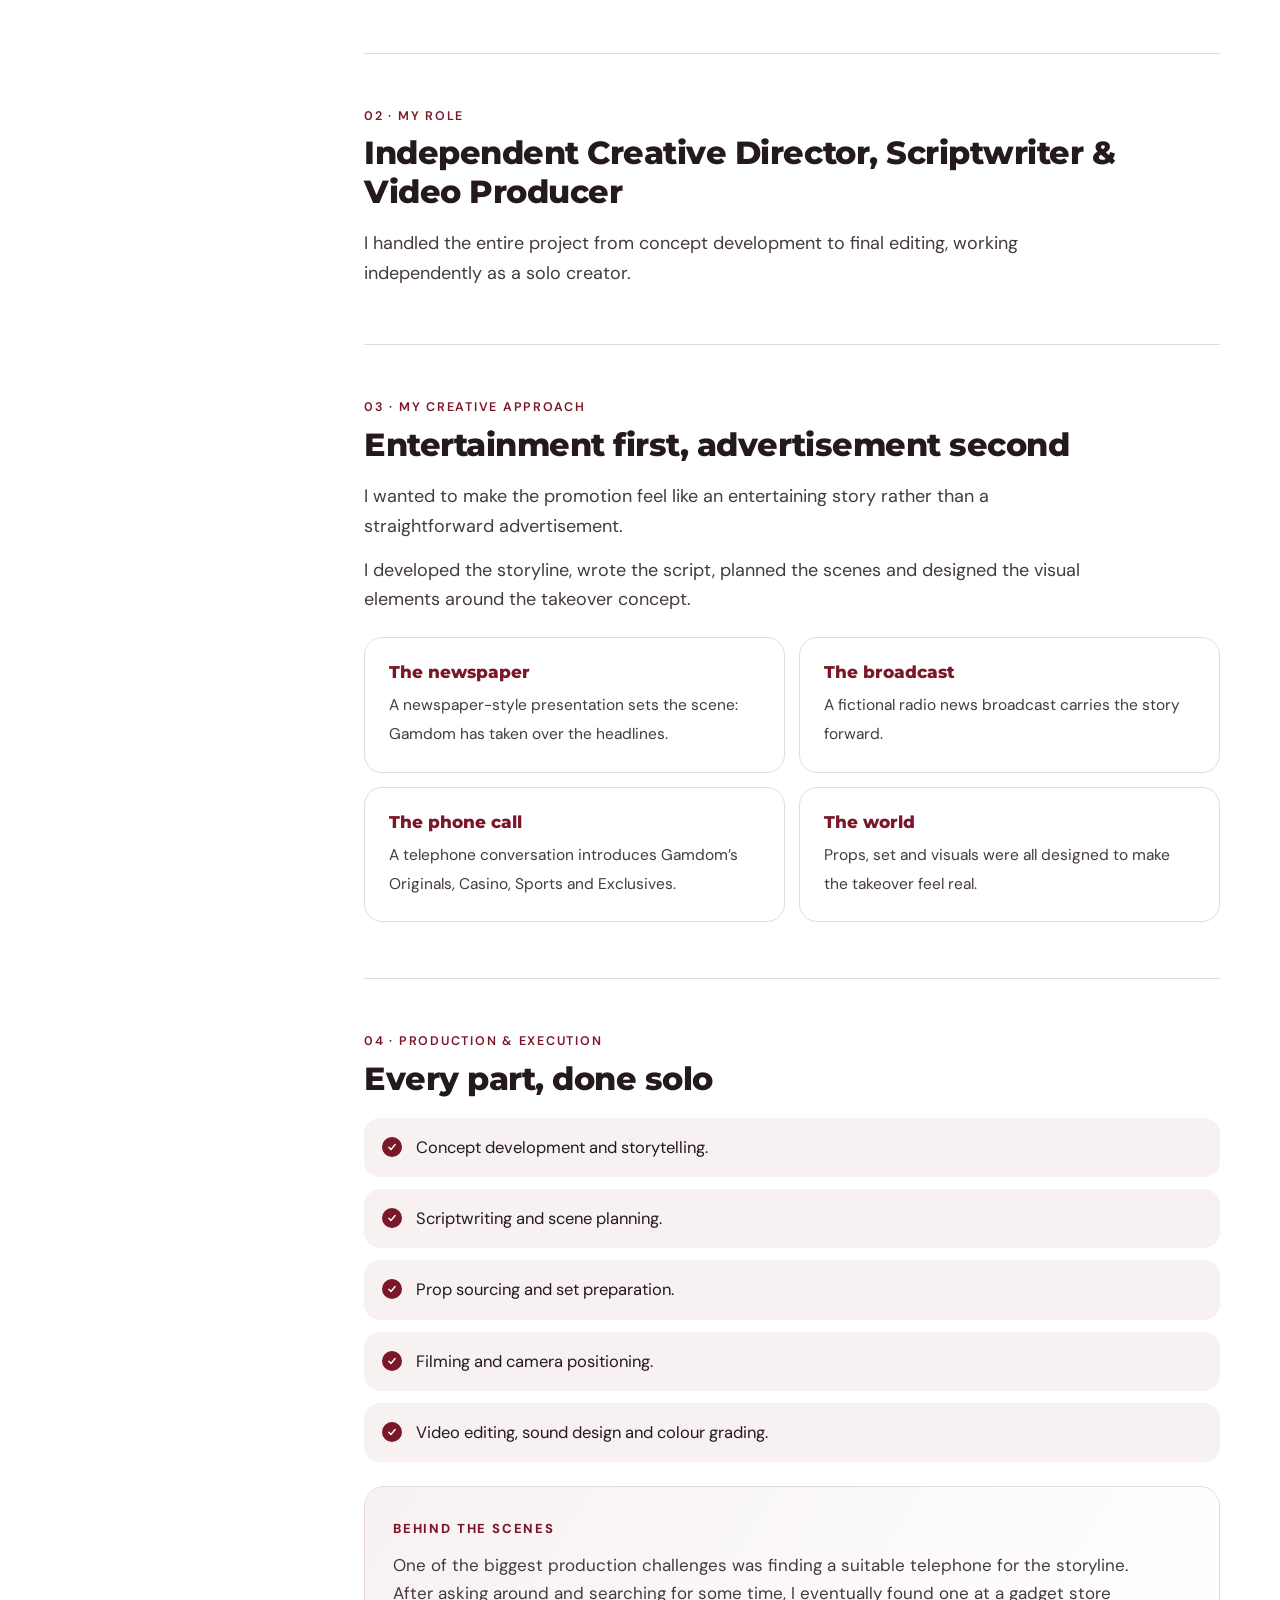
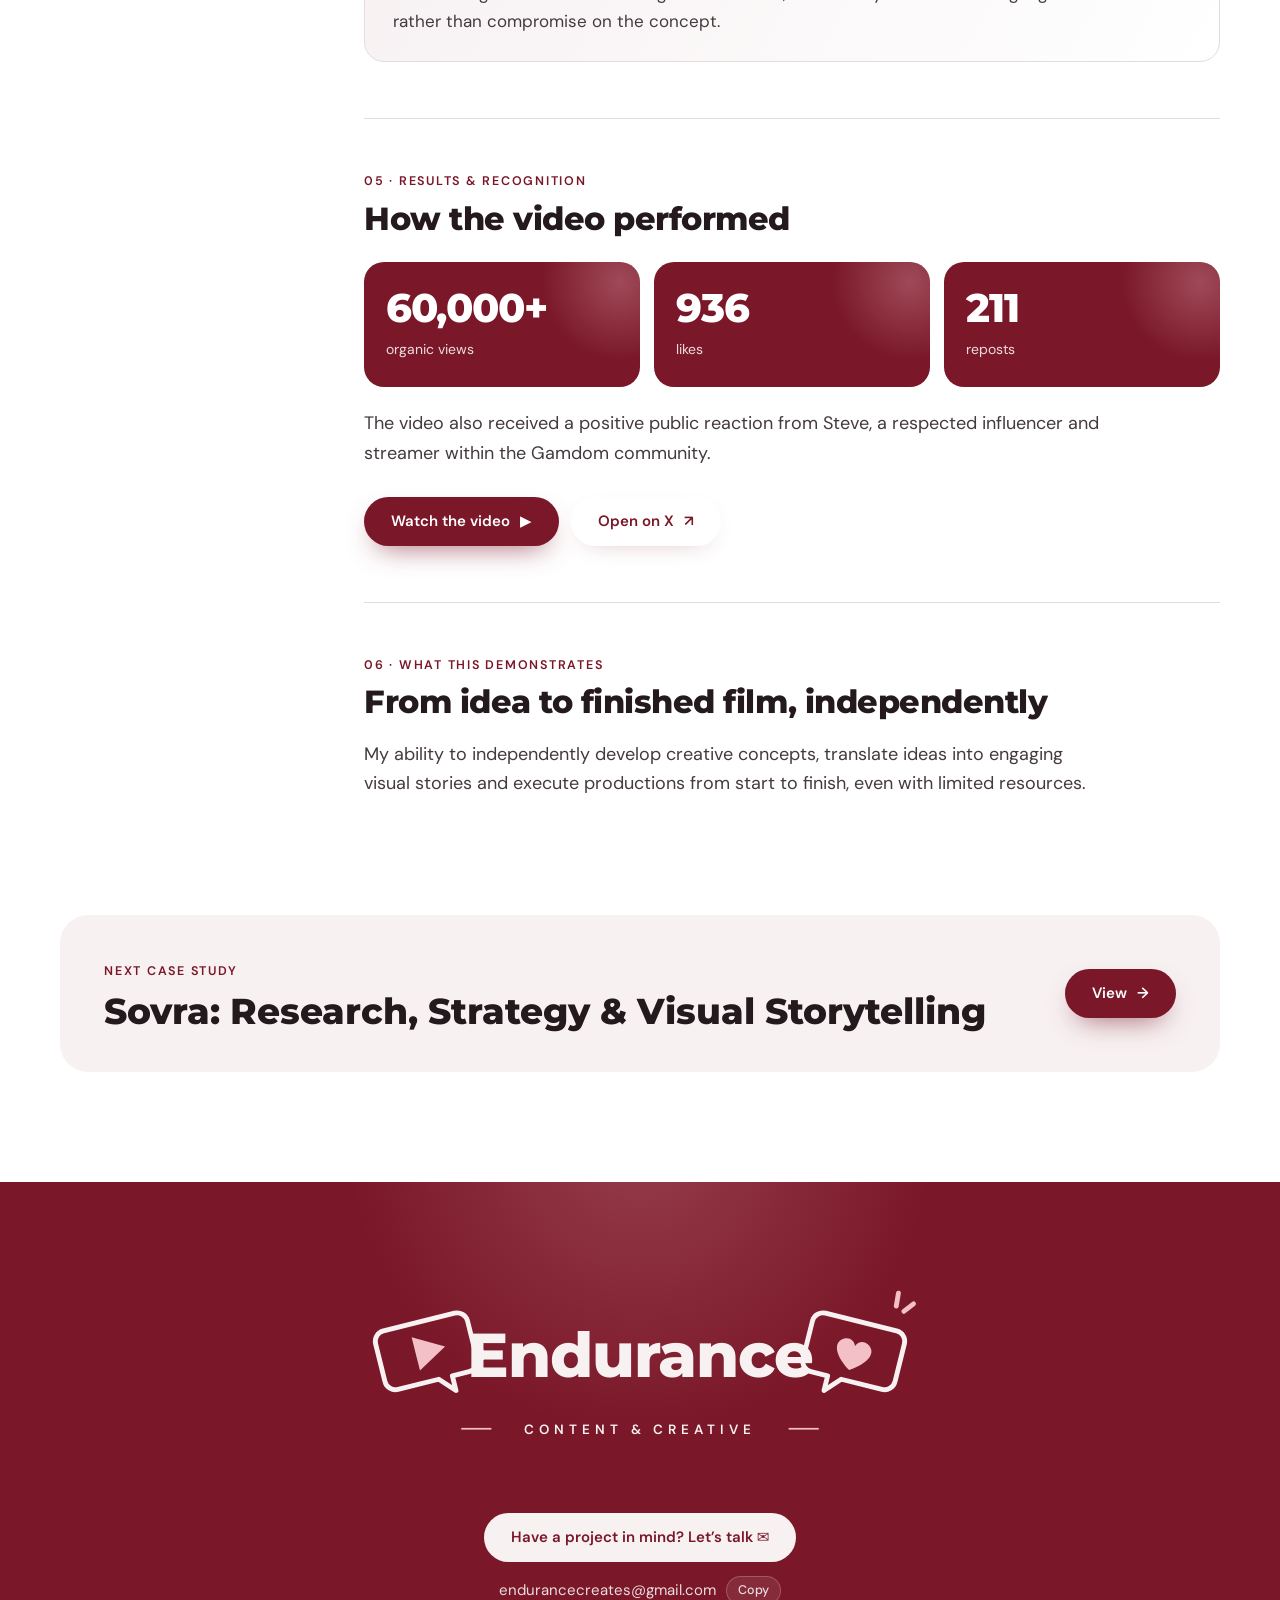
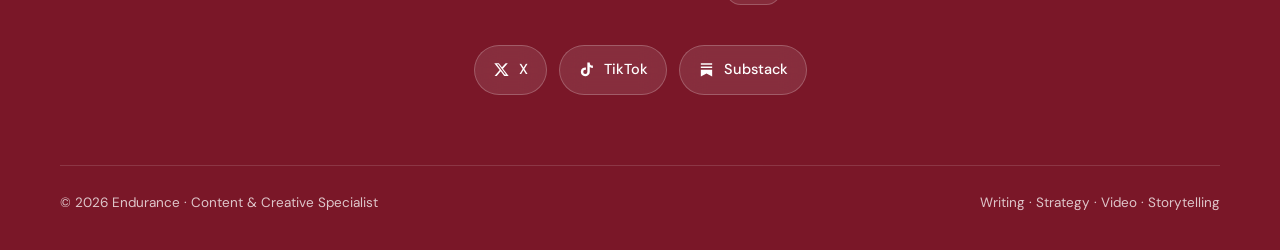
==== commit 3c09a7bc: "Add files via upload" ====
--- a/gamdom.html
+++ b/gamdom.html
@@ -9,6 +9,7 @@
 <link rel="icon" href="assets/favicon.svg" type="image/svg+xml">
 <link rel="preconnect" href="https://fonts.googleapis.com"><link rel="preconnect" href="https://fonts.gstatic.com" crossorigin>
 <link href="https://fonts.googleapis.com/css2?family=DM+Sans:wght@400;500;600&family=Fraunces:ital,opsz,wght@1,9..144,400&family=Montserrat:wght@700;800&display=swap" rel="stylesheet">
+<script>try{var t=localStorage.getItem("theme");if(t)document.documentElement.dataset.theme=t}catch(e){}</script>
 <link rel="stylesheet" href="assets/css/style.css">
 </head>
 <body data-page="case">
--- a/assets/css/style.css
+++ b/assets/css/style.css
@@ -8,6 +8,10 @@
   --ink:#24191C;
   --muted:#8B8587;
   --white:#fff;
+  --card:#fff;
+  --text-2:#453a3d;
+  --accent:#7A1728;
+  --accent-deep:#4E0E1A;
   --glass:rgba(255,255,255,.55);
   --glass-border:rgba(255,255,255,.7);
   --radius:22px;
@@ -19,7 +23,7 @@
 }
 *{box-sizing:border-box;margin:0;padding:0}
 html{scroll-behavior:smooth;scroll-padding-top:88px}
-body{font-family:var(--body);color:var(--ink);background:var(--white);line-height:1.65;font-size:17px;-webkit-font-smoothing:antialiased;overflow-x:hidden}
+body{font-family:var(--body);color:var(--ink);background:var(--white);line-height:1.65;font-size:17px;-webkit-font-smoothing:antialiased;overflow-x:hidden;transition:background .3s,color .3s}
 img{max-width:100%;display:block}
 a{color:inherit}
 .wrap{width:min(var(--wrap),100% - 48px);margin-inline:auto}
@@ -30,9 +34,9 @@
 .btn:hover{transform:translateY(-2px)}
 .btn-primary{background:var(--burgundy);color:#fff;box-shadow:0 12px 28px -12px rgba(122,23,40,.7)}
 .btn-primary:hover{background:var(--burgundy-deep)}
-.btn-glass{background:var(--glass);border-color:var(--glass-border);color:var(--burgundy);backdrop-filter:blur(14px) saturate(140%);-webkit-backdrop-filter:blur(14px) saturate(140%);box-shadow:0 8px 24px -14px rgba(122,23,40,.35)}
+.btn-glass{background:var(--glass);border-color:var(--glass-border);color:var(--accent);backdrop-filter:blur(14px) saturate(140%);-webkit-backdrop-filter:blur(14px) saturate(140%);box-shadow:0 8px 24px -14px rgba(122,23,40,.35)}
 .btn-glass:hover{background:rgba(255,255,255,.8)}
-.btn-light{background:var(--blush);color:var(--burgundy)}
+.btn-light{background:#F7F1F2;color:#7A1728}
 .btn-ghost-light{background:rgba(255,255,255,.1);border-color:rgba(255,255,255,.28);color:#fff;backdrop-filter:blur(12px);-webkit-backdrop-filter:blur(12px)}
 .btn-ghost-light:hover{background:rgba(255,255,255,.18)}
 .arrow{transition:transform .25s ease}
@@ -44,12 +48,19 @@
 .nav.scrolled .nav-inner{background:rgba(255,255,255,.78)}
 .brand{display:flex;align-items:center;gap:8px;text-decoration:none;color:var(--ink);font:800 20px/1 var(--display);letter-spacing:-.01em}
 .brand svg{height:24px;width:auto}
-.nav-links{display:flex;gap:4px;list-style:none}
+.nav-links{display:flex;gap:4px;list-style:none;margin-left:auto}
+.nav-tools{display:flex;align-items:center;gap:4px}
+.theme-btn{width:42px;height:42px;border-radius:50%;border:1px solid var(--glass-border);background:var(--glass);color:var(--accent);cursor:pointer;display:grid;place-items:center;transition:background .25s,transform .25s}
+.theme-btn:hover{transform:rotate(18deg)}
+.theme-btn svg{width:19px;height:19px}
+.theme-btn .i-sun{display:none}
+[data-theme="dark"] .theme-btn .i-sun{display:block}
+[data-theme="dark"] .theme-btn .i-moon{display:none}
 .nav-links a{display:block;text-decoration:none;font-size:14.5px;font-weight:500;padding:9px 14px;border-radius:999px;color:var(--ink);transition:background .2s,color .2s}
-.nav-links a:hover{background:rgba(122,23,40,.08);color:var(--burgundy)}
+.nav-links a:hover{background:rgba(122,23,40,.08);color:var(--accent)}
 .nav-links .nav-cta{background:var(--burgundy);color:#fff}
 .nav-links .nav-cta:hover{background:var(--burgundy-deep);color:#fff}
-.nav-toggle{display:none;background:none;border:0;width:42px;height:42px;border-radius:50%;cursor:pointer;color:var(--burgundy)}
+.nav-toggle{display:none;background:none;border:0;width:42px;height:42px;border-radius:50%;cursor:pointer;color:var(--accent)}
 .nav-toggle span{display:block;width:20px;height:2px;background:currentColor;margin:5px auto;border-radius:2px;transition:transform .3s,opacity .3s}
 .nav.open .nav-toggle span:nth-child(1){transform:translateY(7px) rotate(45deg)}
 .nav.open .nav-toggle span:nth-child(2){opacity:0}
@@ -61,10 +72,10 @@
 .hero::before{width:520px;height:520px;background:#E9C6CD;right:-120px;top:-140px}
 .hero::after{width:380px;height:380px;background:#F1DADF;left:-140px;bottom:-160px}
 .hero-grid{position:relative;z-index:1;display:grid;grid-template-columns:1.08fr .92fr;gap:64px;align-items:center}
-.hero-mark{width:min(470px,100%);height:auto;color:var(--burgundy);margin-bottom:34px;margin-left:-6px}
+.hero-mark{width:min(470px,100%);height:auto;color:var(--accent);margin-bottom:34px;margin-left:-6px}
 .hero h1{font:700 clamp(30px,3.6vw,46px)/1.12 var(--display);letter-spacing:-.02em;color:var(--ink);max-width:16ch}
-.hero h1 em{font-style:normal;color:var(--burgundy)}
-.hero-lede{margin-top:20px;font-size:18.5px;color:#4b3f42;max-width:46ch}
+.hero h1 em{font-style:normal;color:var(--accent)}
+.hero-lede{margin-top:20px;font-size:18.5px;color:var(--text-2);max-width:46ch}
 .hero-actions{display:flex;flex-wrap:wrap;gap:12px;margin-top:34px}
 .hero-photo{position:relative;justify-self:center;width:min(440px,100%);aspect-ratio:1}
 .hero-photo .ring{position:absolute;inset:0;border:2px solid var(--burgundy);border-radius:50%;transform:translate(18px,-16px)}
@@ -75,7 +86,7 @@
 
 /* ---------- sections ---------- */
 section{padding:110px 0}
-.eyebrow{display:inline-flex;align-items:center;gap:10px;font:600 13px/1 var(--body);letter-spacing:.14em;text-transform:uppercase;color:var(--burgundy)}
+.eyebrow{display:inline-flex;align-items:center;gap:10px;font:600 13px/1 var(--body);letter-spacing:.14em;text-transform:uppercase;color:var(--accent)}
 .eyebrow::before{content:"";width:28px;height:1.5px;background:currentColor}
 .section-title{font:700 clamp(30px,3.4vw,42px)/1.15 var(--display);letter-spacing:-.02em;margin-top:14px}
 .section-sub{color:var(--muted);margin-top:12px;max-width:56ch}
@@ -83,7 +94,7 @@
 
 /* about */
 .about-grid{display:grid;grid-template-columns:1.1fr .9fr;gap:56px;align-items:stretch}
-.about-text p{font-size:19px;color:#3d3134;margin-top:20px;max-width:52ch}
+.about-text p{font-size:19px;color:var(--text-2);margin-top:20px;max-width:52ch}
 .about-text p:first-of-type{margin-top:26px}
 .about-actions{display:flex;flex-wrap:wrap;gap:12px;margin-top:34px}
 .about-panel{position:relative;border-radius:28px;background:var(--burgundy);color:#fff;padding:52px 44px;display:flex;flex-direction:column;justify-content:space-between;overflow:hidden;min-height:360px}
@@ -96,31 +107,31 @@
 /* results */
 .results{display:grid;grid-template-columns:repeat(4,1fr);gap:14px;margin-bottom:56px}
 .result{padding:24px 22px;border-radius:20px;background:linear-gradient(160deg,rgba(255,255,255,.85),rgba(247,241,242,.6));border:1px solid var(--line);box-shadow:0 10px 30px -22px rgba(90,15,29,.4)}
-.result b{display:block;font:800 34px/1 var(--display);color:var(--burgundy);letter-spacing:-.02em}
-.result span{display:block;margin-top:10px;font-size:14.5px;color:#4b3f42;line-height:1.45}
+.result b{display:block;font:800 34px/1 var(--display);color:var(--accent);letter-spacing:-.02em}
+.result span{display:block;margin-top:10px;font-size:14.5px;color:var(--text-2);line-height:1.45}
 .result small{display:block;margin-top:8px;font-size:12.5px;color:var(--muted);text-transform:uppercase;letter-spacing:.08em}
 
 /* case cards */
-.work{background:linear-gradient(180deg,#fff 0,var(--blush) 100%)}
+.work{background:linear-gradient(180deg,var(--white) 0,var(--blush) 100%)}
 .cases{display:grid;grid-template-columns:repeat(3,1fr);gap:24px}
-.case{position:relative;display:flex;flex-direction:column;background:#fff;border-radius:var(--radius);overflow:hidden;text-decoration:none;color:inherit;border:1px solid var(--line);transition:transform .35s ease,box-shadow .35s ease}
+.case{position:relative;display:flex;flex-direction:column;background:var(--card);border-radius:var(--radius);overflow:hidden;text-decoration:none;color:inherit;border:1px solid var(--line);transition:transform .35s ease,box-shadow .35s ease}
 .case:hover{transform:translateY(-6px);box-shadow:0 30px 60px -30px rgba(90,15,29,.45)}
 .case-media{position:relative;aspect-ratio:4/3;overflow:hidden;background:var(--burgundy-ink)}
 .case-media img{width:100%;height:100%;object-fit:cover;object-position:var(--pos,50% 50%);transition:transform .6s ease}
 .case:hover .case-media img{transform:scale(1.05)}
-.case-tag{position:absolute;left:14px;top:14px;font-size:12px;font-weight:600;letter-spacing:.04em;padding:7px 12px;border-radius:999px;background:rgba(255,255,255,.7);border:1px solid rgba(255,255,255,.85);backdrop-filter:blur(12px);-webkit-backdrop-filter:blur(12px);color:var(--burgundy)}
+.case-tag{position:absolute;left:14px;top:14px;font-size:12px;font-weight:600;letter-spacing:.04em;padding:7px 12px;border-radius:999px;background:rgba(255,255,255,.7);border:1px solid rgba(255,255,255,.85);backdrop-filter:blur(12px);-webkit-backdrop-filter:blur(12px);color:#7A1728}
 .case-num{position:absolute;right:16px;top:12px;font:800 15px/1 var(--display);color:#fff;mix-blend-mode:difference;opacity:.9}
 .play-dot{position:absolute;left:50%;top:50%;width:62px;height:62px;margin:-31px 0 0 -31px;border-radius:50%;background:rgba(122,23,40,.88);display:grid;place-items:center;box-shadow:0 0 0 8px rgba(255,255,255,.22);transition:transform .3s}
 .play-dot::after{content:"";border-left:17px solid #fff;border-top:11px solid transparent;border-bottom:11px solid transparent;margin-left:5px}
 .case:hover .play-dot{transform:scale(1.08)}
 .case-body{padding:26px 26px 28px;display:flex;flex-direction:column;flex:1}
 .case-body h3{font:800 22px/1.2 var(--display);letter-spacing:-.01em}
-.case-body .kicker{font-size:13.5px;color:var(--burgundy);font-weight:600;margin-top:6px}
-.case-body p{font-size:15.5px;color:#55494c;margin-top:14px;flex:1}
+.case-body .kicker{font-size:13.5px;color:var(--accent);font-weight:600;margin-top:6px}
+.case-body p{font-size:15.5px;color:var(--text-2);margin-top:14px;flex:1}
 .case-result{display:flex;gap:18px;margin-top:20px;padding-top:18px;border-top:1px solid var(--line)}
-.case-result div b{display:block;font:800 20px/1 var(--display);color:var(--burgundy)}
+.case-result div b{display:block;font:800 20px/1 var(--display);color:var(--accent)}
 .case-result div span{font-size:12.5px;color:var(--muted)}
-.case-link{margin-top:20px;font-weight:600;font-size:15px;color:var(--burgundy);display:inline-flex;gap:8px;align-items:center}
+.case-link{margin-top:20px;font-weight:600;font-size:15px;color:var(--accent);display:inline-flex;gap:8px;align-items:center}
 
 /* videos */
 .videos{background:var(--white)}
@@ -143,24 +154,24 @@
 .skills{background:var(--blush)}
 .skills-grid{display:grid;grid-template-columns:1.25fr .75fr;gap:28px}
 .panel{background:rgba(255,255,255,.7);border:1px solid rgba(255,255,255,.9);border-radius:var(--radius);padding:36px;box-shadow:0 18px 40px -30px rgba(90,15,29,.45);backdrop-filter:blur(12px);-webkit-backdrop-filter:blur(12px)}
-.panel h3{font:800 20px/1.2 var(--display);margin-bottom:22px;color:var(--burgundy)}
+.panel h3{font:800 20px/1.2 var(--display);margin-bottom:22px;color:var(--accent)}
 .skill-list{display:grid;grid-template-columns:1fr 1fr;gap:10px 26px;list-style:none}
 .skill-list li{position:relative;padding-left:20px;font-size:16px}
 .skill-list li::before{content:"";position:absolute;left:0;top:.62em;width:8px;height:8px;border-radius:2px;background:var(--burgundy);transform:rotate(45deg)}
 .tools{display:flex;flex-wrap:wrap;gap:10px}
-.tools span{padding:10px 18px;border-radius:999px;background:#fff;border:1px solid var(--line);font-weight:500;font-size:15px}
+.tools span{padding:10px 18px;border-radius:999px;background:var(--card);border:1px solid var(--line);font-weight:500;font-size:15px}
 .experience{margin-top:28px}
 .exp-list{list-style:none;display:grid;grid-template-columns:1fr 1fr;gap:0 40px}
-.exp-list li{padding:16px 0;border-bottom:1px solid var(--line);font-size:15.5px;color:#4b3f42}
+.exp-list li{padding:16px 0;border-bottom:1px solid var(--line);font-size:15.5px;color:var(--text-2)}
 .exp-list li b{display:block;color:var(--ink);font-weight:600;font-size:16px}
 
 /* proof of work */
 .pow{padding:90px 0}
-.pow-card{position:relative;display:flex;align-items:center;justify-content:space-between;gap:30px;padding:54px 56px;border-radius:32px;text-decoration:none;color:var(--ink);background:linear-gradient(120deg,#fff 0,var(--blush) 100%);border:1px solid var(--line);overflow:hidden;transition:transform .35s ease,box-shadow .35s ease}
+.pow-card{position:relative;display:flex;align-items:center;justify-content:space-between;gap:30px;padding:54px 56px;border-radius:32px;text-decoration:none;color:var(--ink);background:linear-gradient(120deg,var(--card) 0,var(--blush) 100%);border:1px solid var(--line);overflow:hidden;transition:transform .35s ease,box-shadow .35s ease}
 .pow-card:hover{transform:translateY(-4px);box-shadow:0 30px 70px -40px rgba(90,15,29,.6)}
 .pow-card::before{content:"";position:absolute;width:420px;height:420px;border-radius:50%;right:-120px;top:-180px;background:radial-gradient(circle,rgba(122,23,40,.16),transparent 70%)}
 .pow-card h2{font:800 clamp(28px,3.6vw,46px)/1.1 var(--display);letter-spacing:-.02em;max-width:18ch}
-.pow-card p{color:#55494c;margin-top:12px;max-width:48ch}
+.pow-card p{color:var(--text-2);margin-top:12px;max-width:48ch}
 .pow-arrow{position:relative;flex:none;width:110px;height:110px;border-radius:50%;background:var(--burgundy);display:grid;place-items:center;color:#fff;transition:transform .35s ease}
 .pow-card:hover .pow-arrow{transform:rotate(-45deg) scale(1.05)}
 .pow-arrow svg{width:42px;height:42px}
@@ -209,17 +220,17 @@
 .cs-hero{background:var(--blush);padding:150px 0 70px;position:relative;overflow:hidden}
 .cs-hero::before{content:"";position:absolute;width:520px;height:520px;border-radius:50%;filter:blur(80px);background:#ECCBD1;opacity:.6;right:-140px;top:-160px}
 .cs-hero .wrap{position:relative}
-.back{display:inline-flex;align-items:center;gap:8px;text-decoration:none;font-weight:600;font-size:14.5px;color:var(--burgundy);margin-bottom:30px}
+.back{display:inline-flex;align-items:center;gap:8px;text-decoration:none;font-weight:600;font-size:14.5px;color:var(--accent);margin-bottom:30px}
 .back:hover .arrow{transform:translateX(-4px)}
 .cs-tags{display:flex;flex-wrap:wrap;gap:8px;margin-bottom:22px}
-.cs-tags span{font-size:12.5px;font-weight:600;letter-spacing:.04em;padding:8px 13px;border-radius:999px;background:rgba(255,255,255,.65);border:1px solid rgba(255,255,255,.9);color:var(--burgundy);backdrop-filter:blur(10px);-webkit-backdrop-filter:blur(10px)}
+.cs-tags span{font-size:12.5px;font-weight:600;letter-spacing:.04em;padding:8px 13px;border-radius:999px;background:rgba(255,255,255,.65);border:1px solid rgba(255,255,255,.9);color:var(--accent);backdrop-filter:blur(10px);-webkit-backdrop-filter:blur(10px)}
 .cs-tags span.flag{background:var(--burgundy);color:#fff;border-color:var(--burgundy)}
 .cs-hero h1{font:800 clamp(40px,6vw,76px)/1 var(--display);letter-spacing:-.03em}
-.cs-hero .sub{font:500 clamp(18px,2vw,23px)/1.4 var(--body);color:var(--burgundy);margin-top:16px;max-width:40ch}
+.cs-hero .sub{font:500 clamp(18px,2vw,23px)/1.4 var(--body);color:var(--accent);margin-top:16px;max-width:40ch}
 .cs-meta{display:flex;flex-wrap:wrap;gap:36px;margin-top:40px}
 .cs-meta div small{display:block;font-size:12px;letter-spacing:.12em;text-transform:uppercase;color:var(--muted)}
 .cs-meta div b{font-weight:600;font-size:16px}
-.cs-cover{margin-top:-10px;padding:0 0 30px;background:linear-gradient(180deg,var(--blush) 50%,#fff 50%)}
+.cs-cover{margin-top:-10px;padding:0 0 30px;background:linear-gradient(180deg,var(--blush) 50%,var(--white) 50%)}
 .cs-cover figure{position:relative;border-radius:28px;overflow:hidden;box-shadow:var(--shadow);background:var(--burgundy-ink)}
 .cs-cover figure img{width:100%;max-height:640px;object-fit:cover}
 .cs-cover figcaption{font-size:13.5px;color:var(--muted);margin-top:14px;text-align:center}
@@ -231,20 +242,20 @@
 .cs-layout{display:grid;grid-template-columns:240px 1fr;gap:64px;align-items:start}
 .cs-toc{position:sticky;top:110px;list-style:none;border-left:1.5px solid var(--line)}
 .cs-toc a{display:block;padding:8px 0 8px 18px;margin-left:-1.5px;border-left:1.5px solid transparent;text-decoration:none;font-size:14.5px;color:var(--muted);transition:color .2s,border-color .2s}
-.cs-toc a:hover,.cs-toc a.active{color:var(--burgundy);border-left-color:var(--burgundy)}
+.cs-toc a:hover,.cs-toc a.active{color:var(--accent);border-left-color:var(--burgundy)}
 .cs-section{padding-bottom:56px;margin-bottom:56px;border-bottom:1px solid var(--line)}
 .cs-section:last-child{border-bottom:0;margin-bottom:0}
 .cs-section h2{font:800 clamp(24px,2.6vw,32px)/1.2 var(--display);letter-spacing:-.015em;margin-bottom:18px}
-.cs-section h2 small{display:block;font:600 12.5px/1 var(--body);letter-spacing:.14em;text-transform:uppercase;color:var(--burgundy);margin-bottom:12px}
-.cs-section p{font-size:18px;color:#3d3134;max-width:62ch;margin-top:14px}
+.cs-section h2 small{display:block;font:600 12.5px/1 var(--body);letter-spacing:.14em;text-transform:uppercase;color:var(--accent);margin-bottom:12px}
+.cs-section p{font-size:18px;color:var(--text-2);max-width:62ch;margin-top:14px}
 .cs-section p:first-of-type{margin-top:0}
 .checks{list-style:none;margin-top:20px;display:grid;gap:12px}
 .checks li{position:relative;padding:16px 18px 16px 52px;border-radius:16px;background:var(--blush);font-size:16.5px}
 .checks li::before{content:"";position:absolute;left:18px;top:19px;width:20px;height:20px;border-radius:50%;background:var(--burgundy) url("data:image/svg+xml,%3Csvg xmlns='http://www.w3.org/2000/svg' viewBox='0 0 20 20'%3E%3Cpath d='M5.5 10.5l3 3 6-7' fill='none' stroke='%23fff' stroke-width='2' stroke-linecap='round' stroke-linejoin='round'/%3E%3C/svg%3E") center/14px no-repeat}
 .recs{display:grid;grid-template-columns:1fr 1fr;gap:14px;margin-top:22px}
-.rec{padding:24px;border-radius:18px;border:1px solid var(--line);background:#fff}
-.rec b{display:block;font:800 17px/1.2 var(--display);color:var(--burgundy);margin-bottom:8px}
-.rec span{font-size:15.5px;color:#4b3f42}
+.rec{padding:24px;border-radius:18px;border:1px solid var(--line);background:var(--card)}
+.rec b{display:block;font:800 17px/1.2 var(--display);color:var(--accent);margin-bottom:8px}
+.rec span{font-size:15.5px;color:var(--text-2)}
 .pullquote{margin:30px 0 6px;padding:34px 38px;border-radius:24px;background:var(--burgundy);color:#fff;font:italic 400 clamp(22px,2.4vw,29px)/1.35 var(--voice);position:relative;overflow:hidden}
 .pullquote::after{content:"";position:absolute;width:240px;height:240px;border-radius:50%;right:-80px;top:-80px;background:radial-gradient(circle,rgba(244,192,200,.3),transparent 70%)}
 .pullquote cite{display:block;font:500 normal 13.5px/1 var(--body);margin-top:18px;opacity:.75;letter-spacing:.04em}
@@ -254,22 +265,22 @@
 .stat b{display:block;font:800 clamp(30px,3.4vw,40px)/1 var(--display);letter-spacing:-.02em;position:relative}
 .stat span{display:block;margin-top:10px;font-size:14px;opacity:.85;position:relative}
 .proof{display:grid;grid-template-columns:.9fr 1.1fr;gap:28px;align-items:center;margin-top:26px;padding:24px;border-radius:24px;background:var(--blush)}
-.proof-big b{display:block;font:800 clamp(60px,7vw,92px)/.95 var(--display);color:var(--burgundy);letter-spacing:-.04em}
-.proof-big span{display:block;margin-top:12px;font-size:16.5px;color:#3d3134}
+.proof-big b{display:block;font:800 clamp(60px,7vw,92px)/.95 var(--display);color:var(--accent);letter-spacing:-.04em}
+.proof-big span{display:block;margin-top:12px;font-size:16.5px;color:var(--text-2)}
 .proof-shot{border:0;padding:6px;border-radius:20px;background:var(--burgundy);cursor:zoom-in;transition:transform .3s}
 .proof-shot:hover{transform:rotate(-1deg) scale(1.02)}
 .proof-shot img{border-radius:15px}
 .proof-shot + small,.proof small{display:block;font-size:12.5px;color:var(--muted);margin-top:8px}
-.note{margin-top:22px;padding:16px 20px;border-radius:14px;border:1px dashed rgba(122,23,40,.35);font-size:14.5px;color:#55494c;background:#fff}
-.note b{color:var(--burgundy)}
-.story{margin-top:24px;padding:26px 28px;border-radius:20px;border-left:0;background:linear-gradient(120deg,var(--blush),#fff);border:1px solid var(--line)}
-.story b{font:800 13px/1 var(--body);letter-spacing:.14em;text-transform:uppercase;color:var(--burgundy)}
+.note{margin-top:22px;padding:16px 20px;border-radius:14px;border:1px dashed rgba(122,23,40,.35);font-size:14.5px;color:var(--text-2);background:var(--card)}
+.note b{color:var(--accent)}
+.story{margin-top:24px;padding:26px 28px;border-radius:20px;border-left:0;background:linear-gradient(120deg,var(--blush),var(--card));border:1px solid var(--line)}
+.story b{font:800 13px/1 var(--body);letter-spacing:.14em;text-transform:uppercase;color:var(--accent)}
 .story p{margin-top:10px !important;font-size:17px}
 .cs-cta{display:flex;flex-wrap:wrap;gap:12px;margin-top:28px}
 .next-case{padding:20px 0 110px}
 .next-card{display:flex;align-items:center;justify-content:space-between;gap:24px;padding:40px 44px;border-radius:28px;background:var(--blush);text-decoration:none;color:var(--ink);transition:transform .3s}
 .next-card:hover{transform:translateY(-4px)}
-.next-card small{font-size:12.5px;letter-spacing:.14em;text-transform:uppercase;color:var(--burgundy);font-weight:600}
+.next-card small{font-size:12.5px;letter-spacing:.14em;text-transform:uppercase;color:var(--accent);font-weight:600}
 .next-card h3{font:800 clamp(24px,3vw,36px)/1.15 var(--display);margin-top:8px}
 
 /* ---------- responsive ---------- */
@@ -321,3 +332,30 @@
   *{transition:none !important;animation:none !important;scroll-behavior:auto !important}
   .reveal{opacity:1;transform:none}
 }
+
+/* ---------- dark mode ---------- */
+[data-theme="dark"]{
+  color-scheme:dark;
+  --white:#140A0D;--card:#231419;--blush:#1D1014;--line:#3B242A;--ink:#F6ECEE;--muted:#A99A9E;--text-2:#D8C9CD;
+  --accent:#F0A3B0;--accent-deep:#FBE3E7;
+  --glass:rgba(255,255,255,.07);--glass-border:rgba(255,255,255,.16);
+  --shadow:0 18px 50px -24px rgba(0,0,0,.8);
+}
+[data-theme="dark"] .btn-glass:hover{background:rgba(255,255,255,.14)}
+[data-theme="dark"] .nav-inner{background:rgba(29,16,20,.66);border-color:rgba(255,255,255,.12);box-shadow:0 10px 30px -18px rgba(0,0,0,.8)}
+[data-theme="dark"] .nav.scrolled .nav-inner{background:rgba(29,16,20,.86)}
+[data-theme="dark"] .nav-links a:hover{background:rgba(240,163,176,.12)}
+[data-theme="dark"] .nav-links .nav-cta:hover{background:var(--burgundy-deep)}
+[data-theme="dark"] .hero::before,[data-theme="dark"] .cs-hero::before{background:#7A1728;opacity:.4}
+[data-theme="dark"] .hero::after{background:#5A0F1D;opacity:.4}
+[data-theme="dark"] .hero-photo .ring{border-color:var(--accent)}
+[data-theme="dark"] .hero-chip{background:rgba(35,20,25,.72);border-color:rgba(255,255,255,.14)}
+[data-theme="dark"] .hero-chip i,[data-theme="dark"] .skill-list li::before{background:var(--accent)}
+[data-theme="dark"] .result{background:linear-gradient(160deg,rgba(255,255,255,.07),rgba(255,255,255,.03))}
+[data-theme="dark"] .panel{background:rgba(255,255,255,.05);border-color:rgba(255,255,255,.1)}
+[data-theme="dark"] .cs-tags span{background:rgba(255,255,255,.07);border-color:rgba(255,255,255,.16)}
+[data-theme="dark"] .cs-tags span.flag{background:var(--burgundy);border-color:var(--burgundy);color:#fff}
+[data-theme="dark"] .note{border-color:rgba(240,163,176,.35)}
+[data-theme="dark"] .cs-toc a:hover,[data-theme="dark"] .cs-toc a.active{border-left-color:var(--accent)}
+[data-theme="dark"] .toast{background:#F6ECEE;color:#24191C}
+@media (max-width:960px){[data-theme="dark"] .nav-links{background:rgba(29,16,20,.96)}}
